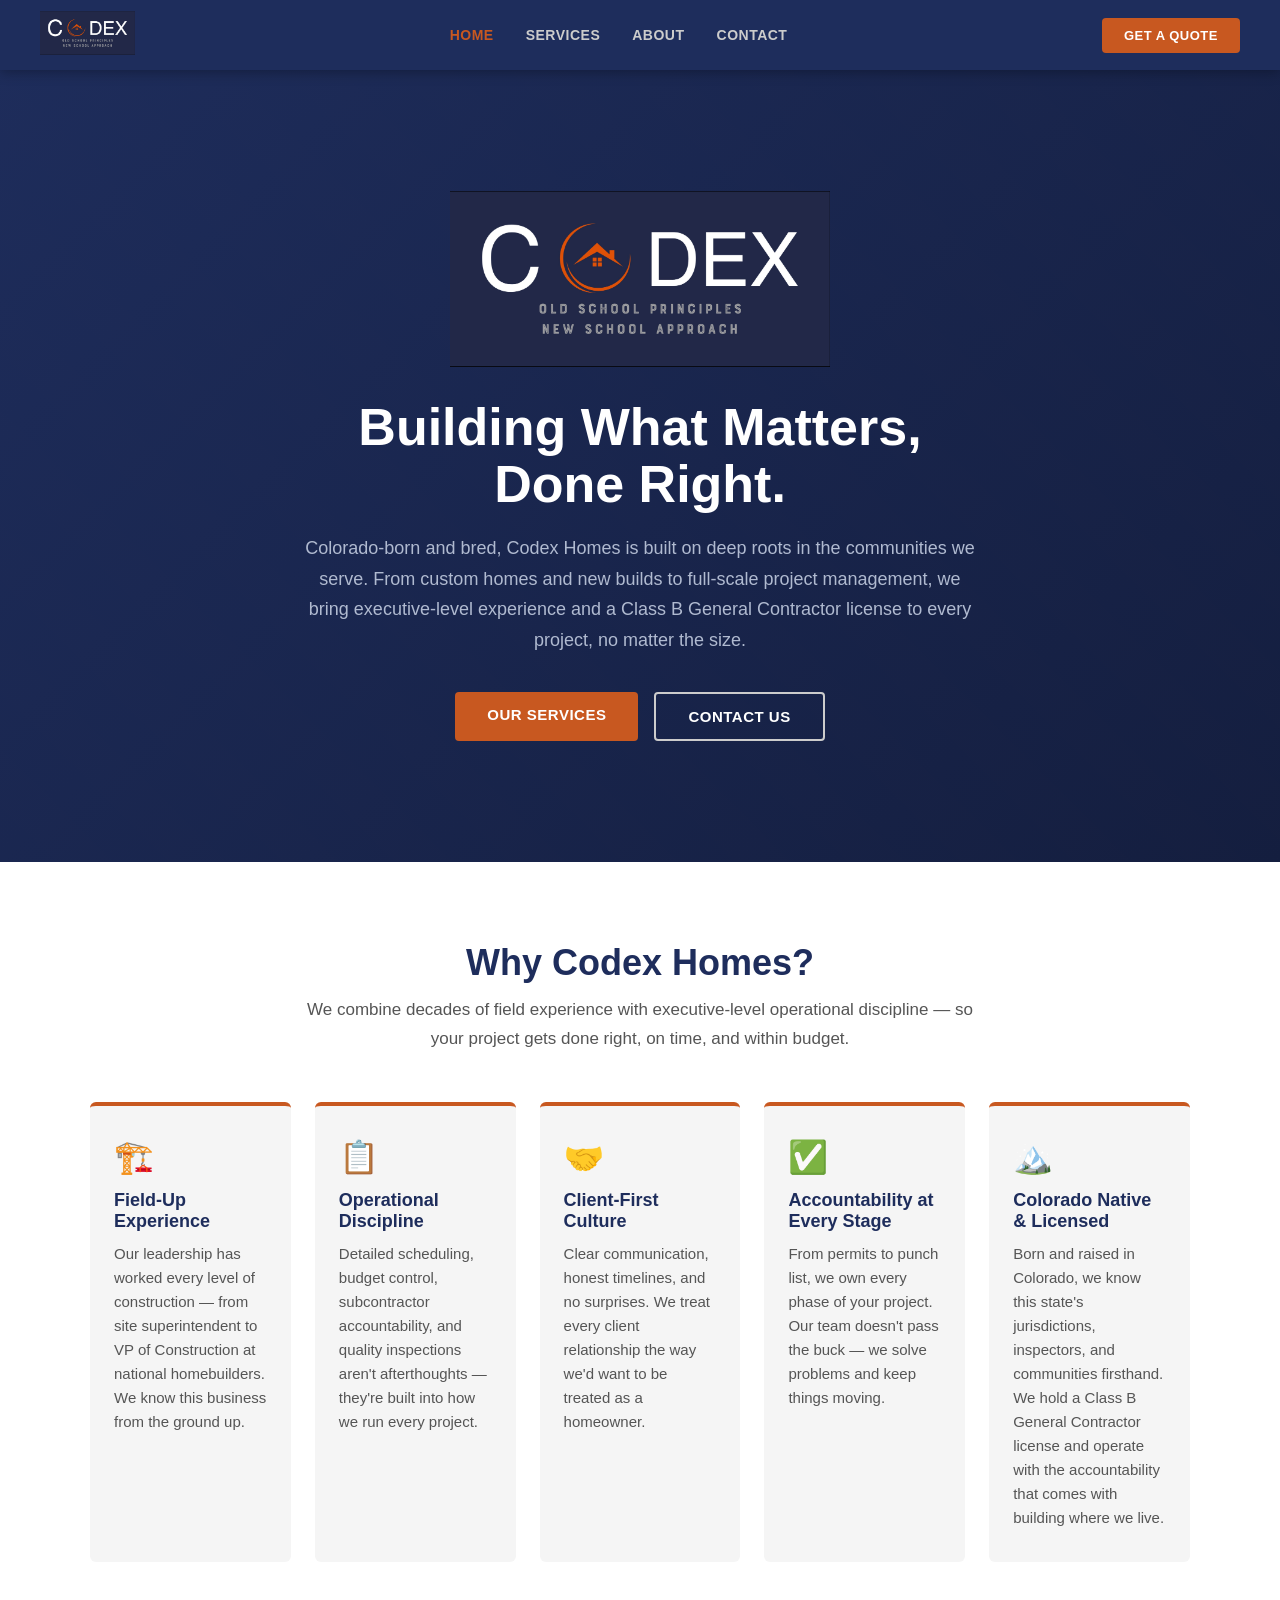
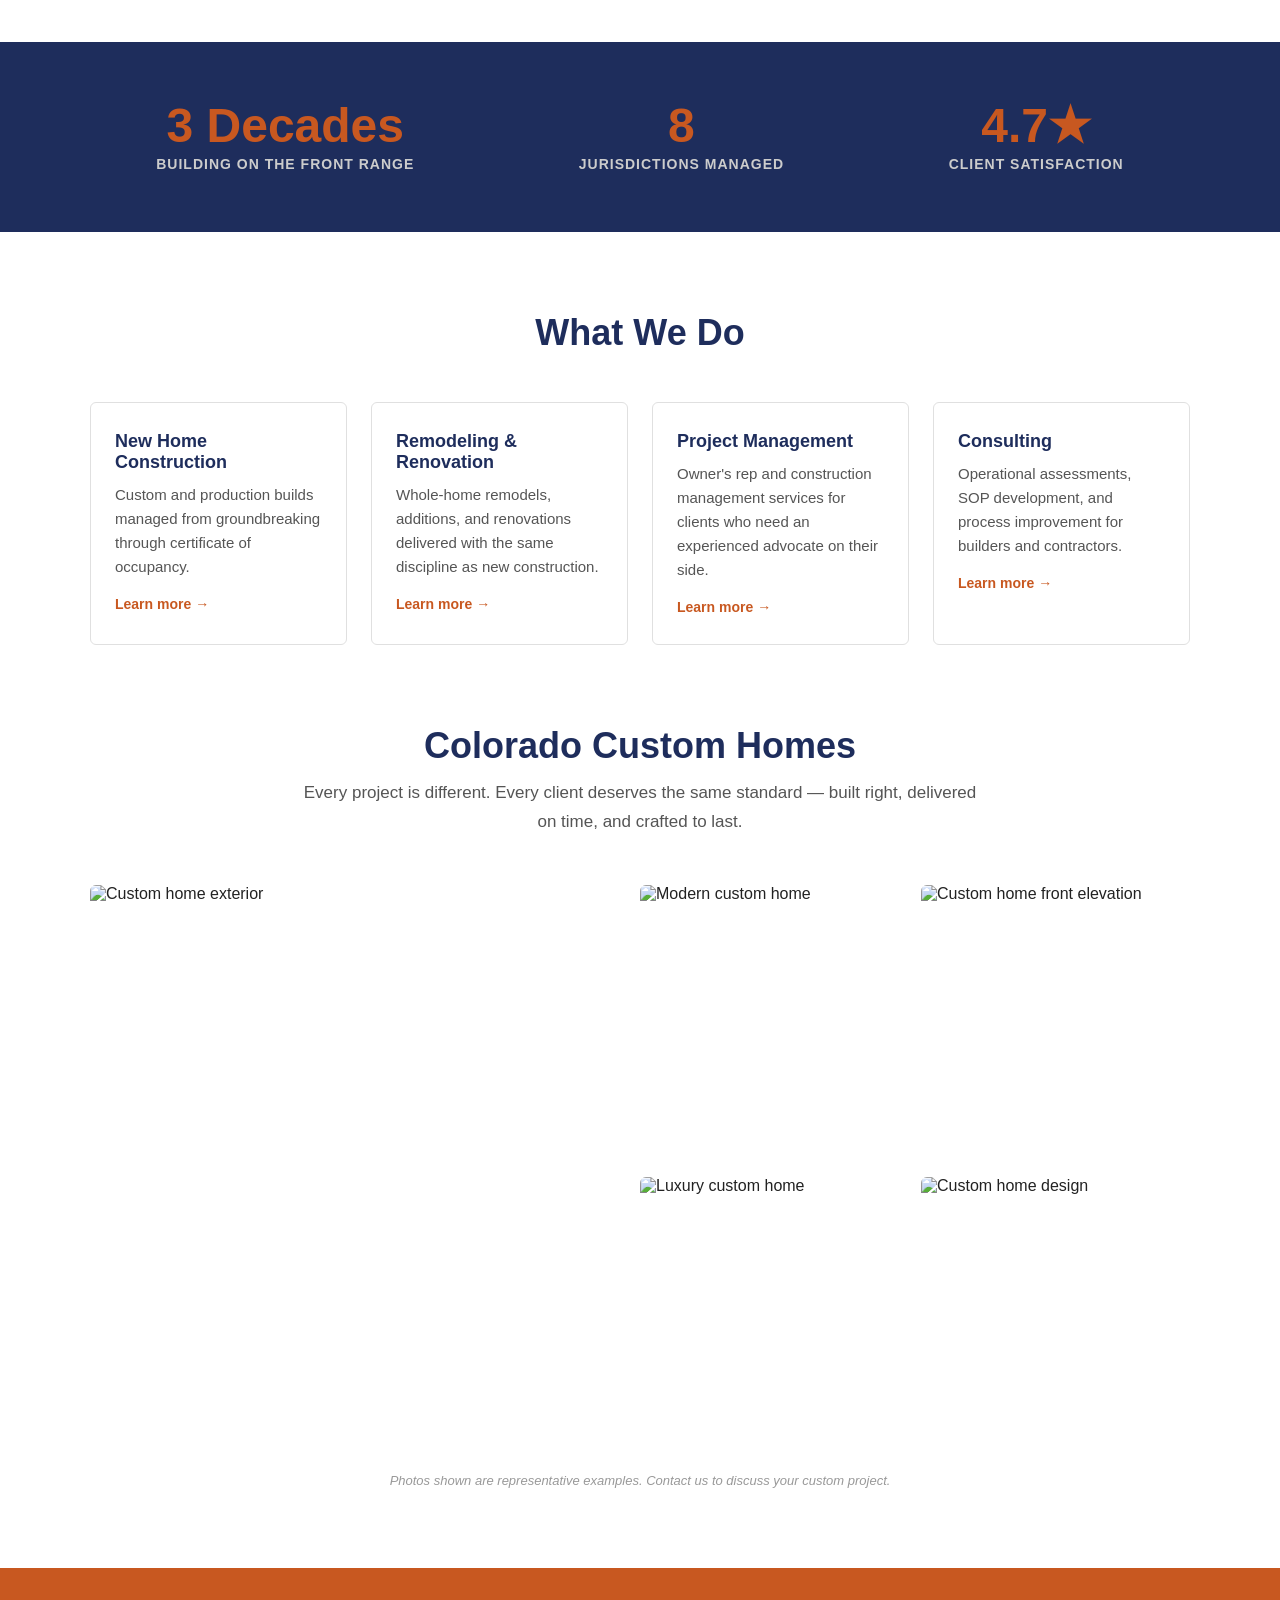
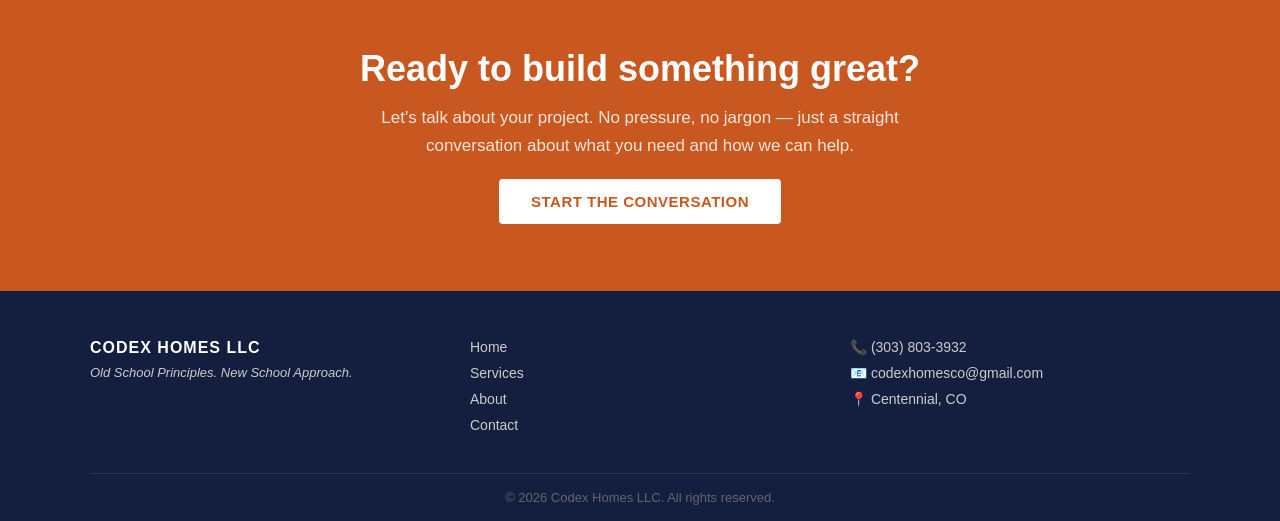
==== index.html @ 39018bbb "Add files via upload" ====
<!DOCTYPE html>
<html lang="en">
<head>
<meta charset="UTF-8"/>
<meta name="viewport" content="width=device-width, initial-scale=1.0"/>
<title>Codex Homes LLC | Old School Principles. New School Approach.</title>
<link rel="stylesheet" href="style.css"/>
</head>
<body>

<!-- NAV -->
<nav>
  <a href="index.html" class="nav-logo">
    <img src="logo.png" alt="Codex Homes LLC" style="height:44px; width:auto;"/>
  </a>
  <ul class="nav-links">
    <li><a href="index.html" class="active">Home</a></li>
    <li><a href="services.html">Services</a></li>
    <li><a href="about.html">About</a></li>
    <li><a href="contact.html">Contact</a></li>
  </ul>
  <a href="contact.html" class="nav-cta">Get a Quote</a>
</nav>

<!-- HERO -->
<section class="hero">
  <div class="hero-overlay"></div>
  <div class="hero-content">
    <div class="hero-logo">
      <img src="logo.png" alt="Codex Homes LLC" style="width:380px; max-width:90vw;"/>
    </div>
    <h1>Building What Matters,<br/>Done Right.</h1>
    <p class="hero-sub">Colorado-born and bred, Codex Homes is built on deep roots in the communities we serve. From custom homes and new builds to full-scale project management, we bring executive-level experience and a Class B General Contractor license to every project, no matter the size.</p>
    <div class="hero-btns">
      <a href="services.html" class="btn-primary">Our Services</a>
      <a href="contact.html" class="btn-outline">Contact Us</a>
    </div>
  </div>
</section>

<!-- WHY CODEX -->
<section class="section-light">
  <div class="container">
    <h2 class="section-title">Why Codex Homes?</h2>
    <p class="section-sub">We combine decades of field experience with executive-level operational discipline — so your project gets done right, on time, and within budget.</p>
    <div class="cards">
      <div class="card">
        <div class="card-icon">🏗️</div>
        <h3>Field-Up Experience</h3>
        <p>Our leadership has worked every level of construction — from site superintendent to VP of Construction at national homebuilders. We know this business from the ground up.</p>
      </div>
      <div class="card">
        <div class="card-icon">📋</div>
        <h3>Operational Discipline</h3>
        <p>Detailed scheduling, budget control, subcontractor accountability, and quality inspections aren't afterthoughts — they're built into how we run every project.</p>
      </div>
      <div class="card">
        <div class="card-icon">🤝</div>
        <h3>Client-First Culture</h3>
        <p>Clear communication, honest timelines, and no surprises. We treat every client relationship the way we'd want to be treated as a homeowner.</p>
      </div>
      <div class="card">
        <div class="card-icon">✅</div>
        <h3>Accountability at Every Stage</h3>
        <p>From permits to punch list, we own every phase of your project. Our team doesn't pass the buck — we solve problems and keep things moving.</p>
      </div>
      <div class="card">
        <div class="card-icon">🏔️</div>
        <h3>Colorado Native & Licensed</h3>
        <p>Born and raised in Colorado, we know this state's jurisdictions, inspectors, and communities firsthand. We hold a Class B General Contractor license and operate with the accountability that comes with building where we live.</p>
      </div>
    </div>
  </div>
</section>

<!-- STATS -->
<section class="section-dark">
  <div class="container">
    <div class="stats">
      <div class="stat">
        <span class="stat-num">3 Decades</span>
        <span class="stat-label">Building on the Front Range</span>
      </div>
      <div class="stat">
        <span class="stat-num">8</span>
        <span class="stat-label">Jurisdictions Managed</span>
      </div>
      <div class="stat">
        <span class="stat-num">4.7★</span>
        <span class="stat-label">Client Satisfaction</span>
      </div>
    </div>
  </div>
</section>

<!-- SERVICES PREVIEW -->
<section class="section-light">
  <div class="container">
    <h2 class="section-title">What We Do</h2>
    <div class="services-grid">
      <div class="service-card">
        <h3>New Home Construction</h3>
        <p>Custom and production builds managed from groundbreaking through certificate of occupancy.</p>
        <a href="services.html" class="link-arrow">Learn more →</a>
      </div>
      <div class="service-card">
        <h3>Remodeling & Renovation</h3>
        <p>Whole-home remodels, additions, and renovations delivered with the same discipline as new construction.</p>
        <a href="services.html" class="link-arrow">Learn more →</a>
      </div>
      <div class="service-card">
        <h3>Project Management</h3>
        <p>Owner's rep and construction management services for clients who need an experienced advocate on their side.</p>
        <a href="services.html" class="link-arrow">Learn more →</a>
      </div>
      <div class="service-card">
        <h3>Consulting</h3>
        <p>Operational assessments, SOP development, and process improvement for builders and contractors.</p>
        <a href="services.html" class="link-arrow">Learn more →</a>
      </div>
    </div>
  </div>
</section>

<!-- PHOTO GALLERY -->
<section class="section-light" style="padding-top:0; padding-bottom:80px;">
  <div class="container">
    <h2 class="section-title">Colorado Custom Homes</h2>
    <p class="section-sub">Every project is different. Every client deserves the same standard — built right, delivered on time, and crafted to last.</p>
    <div class="photo-grid">
      <div class="photo-tile photo-large">
        <img src="https://images.unsplash.com/photo-1600596542815-ffad4c1539a9?w=900&q=80" alt="Custom home exterior"/>
      </div>
      <div class="photo-tile">
        <img src="https://images.unsplash.com/photo-1583608205776-bfd35f0d9f83?w=600&q=80" alt="Modern custom home"/>
      </div>
      <div class="photo-tile">
        <img src="https://images.unsplash.com/photo-1570129477492-45c003edd2be?w=600&q=80" alt="Custom home front elevation"/>
      </div>
      <div class="photo-tile">
        <img src="https://images.unsplash.com/photo-1600585154340-be6161a56a0c?w=600&q=80" alt="Luxury custom home"/>
      </div>
      <div class="photo-tile">
        <img src="https://images.unsplash.com/photo-1512917774080-9991f1c4c750?w=600&q=80" alt="Custom home design"/>
      </div>
    </div>
    <p class="gallery-note">Photos shown are representative examples. Contact us to discuss your custom project.</p>
  </div>
</section>

<!-- CTA -->
<section class="section-cta">
  <div class="container cta-inner">
    <h2>Ready to build something great?</h2>
    <p>Let's talk about your project. No pressure, no jargon — just a straight conversation about what you need and how we can help.</p>
    <a href="contact.html" class="btn-primary">Start the Conversation</a>
  </div>
</section>

<!-- FOOTER -->
<footer>
  <div class="container footer-inner">
    <div class="footer-brand">
      <strong>CODEX HOMES LLC</strong>
      <span>Old School Principles. New School Approach.</span>
    </div>
    <div class="footer-links">
      <a href="index.html">Home</a>
      <a href="services.html">Services</a>
      <a href="about.html">About</a>
      <a href="contact.html">Contact</a>
    </div>
    <div class="footer-contact">
      <span>📞 (303) 803-3932</span>
      <span>📧 codexhomesco@gmail.com</span>
      <span>📍 Centennial, CO</span>
    </div>
  </div>
  <div class="footer-copy">© 2026 Codex Homes LLC. All rights reserved.</div>
</footer>

</body>
</html>
---- style.css ----
/* =====================
   CODEX HOMES LLC — CSS
   ===================== */

:root {
  --navy: #1E2D5C;
  --navy-dark: #141E3F;
  --orange: #C85820;
  --orange-light: #E06830;
  --white: #FFFFFF;
  --gray-light: #F5F5F5;
  --gray-mid: #CCCCCC;
  --gray-text: #555555;
  --max-width: 1100px;
}

* { margin: 0; padding: 0; box-sizing: border-box; }

body {
  font-family: 'Arial', sans-serif;
  color: #222;
  background: #fff;
}

a { text-decoration: none; color: inherit; }

/* ---- NAV ---- */
nav {
  background: var(--navy);
  display: flex;
  align-items: center;
  justify-content: space-between;
  padding: 0 40px;
  height: 70px;
  position: sticky;
  top: 0;
  z-index: 100;
  box-shadow: 0 2px 12px rgba(0,0,0,0.3);
}

.nav-logo svg { display: block; }

.nav-links {
  display: flex;
  list-style: none;
  gap: 32px;
}

.nav-links a {
  color: var(--gray-mid);
  font-size: 14px;
  font-weight: 600;
  letter-spacing: 0.5px;
  text-transform: uppercase;
  transition: color 0.2s;
}

.nav-links a:hover,
.nav-links a.active {
  color: var(--orange);
}

.nav-cta {
  background: var(--orange);
  color: var(--white);
  padding: 10px 22px;
  border-radius: 4px;
  font-size: 13px;
  font-weight: 700;
  text-transform: uppercase;
  letter-spacing: 0.5px;
  transition: background 0.2s;
}
.nav-cta:hover { background: var(--orange-light); }

/* ---- HERO ---- */
.hero {
  background: var(--navy-dark);
  background-image:
    linear-gradient(135deg, rgba(30,45,92,0.97) 0%, rgba(20,30,63,0.92) 100%),
    repeating-linear-gradient(
      45deg,
      transparent,
      transparent 40px,
      rgba(200,88,32,0.04) 40px,
      rgba(200,88,32,0.04) 80px
    );
  min-height: 88vh;
  display: flex;
  align-items: center;
  justify-content: center;
  text-align: center;
  padding: 80px 40px;
  position: relative;
}

.hero-content {
  max-width: 820px;
  z-index: 1;
}

.hero-logo {
  margin-bottom: 32px;
  display: flex;
  flex-direction: column;
  align-items: center;
  gap: 8px;
}

.hero-tagline {
  color: var(--gray-mid);
  font-size: 13px;
  letter-spacing: 3px;
  text-transform: uppercase;
  font-weight: 600;
}

.hero h1 {
  font-size: 52px;
  font-weight: 900;
  color: var(--white);
  line-height: 1.1;
  margin-bottom: 20px;
}

.hero-sub {
  font-size: 18px;
  color: #B0BAD0;
  line-height: 1.7;
  margin-bottom: 36px;
  max-width: 680px;
  margin-left: auto;
  margin-right: auto;
}

.hero-btns {
  display: flex;
  gap: 16px;
  justify-content: center;
  flex-wrap: wrap;
}

.btn-primary {
  background: var(--orange);
  color: var(--white);
  padding: 14px 32px;
  border-radius: 4px;
  font-weight: 700;
  font-size: 15px;
  text-transform: uppercase;
  letter-spacing: 0.5px;
  transition: background 0.2s, transform 0.1s;
}
.btn-primary:hover { background: var(--orange-light); transform: translateY(-1px); }

.btn-outline {
  border: 2px solid var(--gray-mid);
  color: var(--white);
  padding: 14px 32px;
  border-radius: 4px;
  font-weight: 700;
  font-size: 15px;
  text-transform: uppercase;
  letter-spacing: 0.5px;
  transition: border-color 0.2s, color 0.2s;
}
.btn-outline:hover { border-color: var(--orange); color: var(--orange); }

/* ---- SECTIONS ---- */
.section-light { padding: 80px 40px; background: var(--white); }
.section-dark  { padding: 60px 40px; background: var(--navy); }
.section-cta   { padding: 80px 40px; background: var(--orange); }

.container { max-width: var(--max-width); margin: 0 auto; }

.section-title {
  font-size: 36px;
  font-weight: 900;
  color: var(--navy);
  text-align: center;
  margin-bottom: 12px;
}

.section-dark .section-title { color: var(--white); }

.section-sub {
  text-align: center;
  color: var(--gray-text);
  font-size: 17px;
  line-height: 1.7;
  max-width: 680px;
  margin: 0 auto 48px;
}

/* ---- CARDS ---- */
.cards {
  display: grid;
  grid-template-columns: repeat(auto-fit, minmax(190px, 1fr));
  gap: 24px;
}

.card {
  background: var(--gray-light);
  border-top: 4px solid var(--orange);
  padding: 32px 24px;
  border-radius: 6px;
  transition: box-shadow 0.2s;
}
.card:hover { box-shadow: 0 8px 24px rgba(0,0,0,0.10); }

.card-icon { font-size: 32px; margin-bottom: 14px; }

.card h3 {
  font-size: 18px;
  font-weight: 800;
  color: var(--navy);
  margin-bottom: 10px;
}

.card p {
  font-size: 15px;
  color: var(--gray-text);
  line-height: 1.6;
}

/* ---- STATS ---- */
.stats {
  display: flex;
  justify-content: space-around;
  flex-wrap: wrap;
  gap: 32px;
}

.stat {
  text-align: center;
  display: flex;
  flex-direction: column;
  gap: 6px;
}

.stat-num {
  font-size: 48px;
  font-weight: 900;
  color: var(--orange);
  line-height: 1;
}

.stat-label {
  font-size: 14px;
  color: var(--gray-mid);
  text-transform: uppercase;
  letter-spacing: 1px;
  font-weight: 600;
}

/* ---- SERVICES GRID ---- */
.services-grid {
  display: grid;
  grid-template-columns: repeat(auto-fit, minmax(240px, 1fr));
  gap: 24px;
  margin-top: 48px;
}

.service-card {
  border: 1px solid #E0E0E0;
  border-radius: 6px;
  padding: 28px 24px;
  transition: box-shadow 0.2s, border-color 0.2s;
}
.service-card:hover {
  box-shadow: 0 6px 20px rgba(0,0,0,0.08);
  border-color: var(--orange);
}

.service-card h3 {
  font-size: 18px;
  font-weight: 800;
  color: var(--navy);
  margin-bottom: 10px;
}

.service-card p {
  font-size: 15px;
  color: var(--gray-text);
  line-height: 1.6;
  margin-bottom: 16px;
}

.link-arrow {
  color: var(--orange);
  font-weight: 700;
  font-size: 14px;
  transition: letter-spacing 0.2s;
}

/* ---- PHOTO GALLERY ---- */
.photo-grid {
  display: grid;
  grid-template-columns: 2fr 1fr 1fr;
  grid-template-rows: 280px 280px;
  gap: 12px;
  margin-top: 48px;
  margin-bottom: 16px;
}

.photo-tile {
  overflow: hidden;
  border-radius: 6px;
}

.photo-tile img {
  width: 100%;
  height: 100%;
  object-fit: cover;
  display: block;
  transition: transform 0.4s ease;
}

.photo-tile:hover img {
  transform: scale(1.04);
}

.photo-large {
  grid-row: 1 / 3;
}

.gallery-note {
  text-align: center;
  font-size: 13px;
  color: #999;
  font-style: italic;
  margin-top: 12px;
}
.link-arrow:hover { letter-spacing: 0.5px; }

/* ---- CTA SECTION ---- */
.cta-inner {
  text-align: center;
}

.section-cta h2 {
  font-size: 36px;
  font-weight: 900;
  color: var(--white);
  margin-bottom: 14px;
}

.section-cta p {
  font-size: 17px;
  color: rgba(255,255,255,0.85);
  max-width: 600px;
  margin: 0 auto 32px;
  line-height: 1.7;
}

.section-cta .btn-primary {
  background: var(--white);
  color: var(--orange);
}
.section-cta .btn-primary:hover {
  background: #F0F0F0;
}

/* ---- PAGE HERO (inner pages) ---- */
.page-hero {
  background: var(--navy);
  padding: 60px 40px;
  text-align: center;
}

.page-hero h1 {
  font-size: 42px;
  font-weight: 900;
  color: var(--white);
  margin-bottom: 10px;
}

.page-hero p {
  color: #B0BAD0;
  font-size: 17px;
  max-width: 600px;
  margin: 0 auto;
  line-height: 1.6;
}

.orange-bar {
  height: 4px;
  background: var(--orange);
  width: 60px;
  margin: 16px auto 0;
}

/* ---- SERVICES PAGE ---- */
.services-full {
  padding: 80px 40px;
  background: var(--white);
}

.service-block {
  display: grid;
  grid-template-columns: 1fr 2fr;
  gap: 40px;
  align-items: start;
  padding: 48px 0;
  border-bottom: 1px solid #E8E8E8;
}

.service-block:last-child { border-bottom: none; }

.service-block-num {
  font-size: 72px;
  font-weight: 900;
  color: var(--orange);
  opacity: 0.25;
  line-height: 1;
}

.service-block h3 {
  font-size: 24px;
  font-weight: 800;
  color: var(--navy);
  margin-bottom: 12px;
}

.service-block p {
  font-size: 16px;
  color: var(--gray-text);
  line-height: 1.7;
  margin-bottom: 16px;
}

.service-list {
  list-style: none;
  padding: 0;
  display: flex;
  flex-direction: column;
  gap: 8px;
}

.service-list li::before {
  content: "→ ";
  color: var(--orange);
  font-weight: 700;
}

.service-list li {
  font-size: 15px;
  color: var(--gray-text);
}

/* ---- ABOUT PAGE ---- */
.about-section {
  padding: 80px 40px;
}

.about-grid {
  display: grid;
  grid-template-columns: 1fr 1fr;
  gap: 60px;
  align-items: center;
  max-width: var(--max-width);
  margin: 0 auto;
}

.about-text h2 {
  font-size: 32px;
  font-weight: 900;
  color: var(--navy);
  margin-bottom: 16px;
}

.about-text p {
  font-size: 16px;
  color: var(--gray-text);
  line-height: 1.8;
  margin-bottom: 16px;
}

.about-visual {
  background: var(--navy);
  border-radius: 8px;
  padding: 48px 36px;
  color: var(--white);
}

.about-visual h3 {
  font-size: 22px;
  font-weight: 800;
  margin-bottom: 24px;
  color: var(--orange);
  text-transform: uppercase;
  letter-spacing: 1px;
}

.cred-list {
  list-style: none;
  display: flex;
  flex-direction: column;
  gap: 14px;
}

.cred-list li {
  display: flex;
  align-items: flex-start;
  gap: 12px;
  font-size: 15px;
  line-height: 1.5;
  color: #C0CAD8;
}

.cred-list li::before {
  content: "✓";
  color: var(--orange);
  font-weight: 900;
  font-size: 16px;
  flex-shrink: 0;
  margin-top: 1px;
}

.values-section {
  padding: 80px 40px;
  background: var(--gray-light);
}

.values-grid {
  display: grid;
  grid-template-columns: repeat(auto-fit, minmax(200px, 1fr));
  gap: 24px;
  margin-top: 48px;
}

.value-item {
  text-align: center;
  padding: 32px 20px;
}

.value-item .value-icon {
  font-size: 40px;
  margin-bottom: 14px;
  display: block;
}

.value-item h3 {
  font-size: 17px;
  font-weight: 800;
  color: var(--navy);
  margin-bottom: 8px;
}

.value-item p {
  font-size: 14px;
  color: var(--gray-text);
  line-height: 1.6;
}

/* ---- CONTACT PAGE ---- */
.contact-section {
  padding: 80px 40px;
  background: var(--white);
}

.contact-grid {
  display: grid;
  grid-template-columns: 1fr 1.5fr;
  gap: 60px;
  max-width: var(--max-width);
  margin: 0 auto;
  align-items: start;
}

.contact-info h2 {
  font-size: 28px;
  font-weight: 900;
  color: var(--navy);
  margin-bottom: 20px;
}

.contact-info p {
  font-size: 16px;
  color: var(--gray-text);
  line-height: 1.7;
  margin-bottom: 32px;
}

.contact-detail {
  display: flex;
  flex-direction: column;
  gap: 18px;
}

.contact-item {
  display: flex;
  align-items: center;
  gap: 14px;
  font-size: 15px;
  color: var(--gray-text);
}

.contact-item .icon {
  width: 40px;
  height: 40px;
  background: var(--navy);
  border-radius: 50%;
  display: flex;
  align-items: center;
  justify-content: center;
  font-size: 18px;
  flex-shrink: 0;
}

.contact-item strong {
  display: block;
  color: var(--navy);
  font-size: 13px;
  text-transform: uppercase;
  letter-spacing: 0.5px;
  margin-bottom: 2px;
}

/* FORM */
.contact-form {
  background: var(--gray-light);
  border-radius: 8px;
  padding: 40px 36px;
}

.contact-form h2 {
  font-size: 22px;
  font-weight: 800;
  color: var(--navy);
  margin-bottom: 24px;
}

.form-group {
  margin-bottom: 20px;
}

.form-row {
  display: grid;
  grid-template-columns: 1fr 1fr;
  gap: 16px;
  margin-bottom: 20px;
}

label {
  display: block;
  font-size: 13px;
  font-weight: 700;
  color: var(--navy);
  text-transform: uppercase;
  letter-spacing: 0.5px;
  margin-bottom: 6px;
}

input, textarea, select {
  width: 100%;
  padding: 12px 14px;
  border: 1px solid #D0D0D0;
  border-radius: 4px;
  font-size: 15px;
  font-family: Arial, sans-serif;
  color: #333;
  background: var(--white);
  transition: border-color 0.2s;
  outline: none;
}

input:focus, textarea:focus, select:focus {
  border-color: var(--orange);
}

textarea { resize: vertical; min-height: 120px; }

.form-submit {
  background: var(--orange);
  color: var(--white);
  border: none;
  padding: 14px 32px;
  border-radius: 4px;
  font-size: 15px;
  font-weight: 700;
  text-transform: uppercase;
  letter-spacing: 0.5px;
  cursor: pointer;
  width: 100%;
  transition: background 0.2s;
}
.form-submit:hover { background: var(--orange-light); }

/* ---- FOOTER ---- */
footer {
  background: var(--navy-dark);
  padding: 48px 40px 0;
}

.footer-inner {
  display: grid;
  grid-template-columns: 1fr 1fr 1fr;
  gap: 40px;
  padding-bottom: 40px;
  border-bottom: 1px solid rgba(255,255,255,0.1);
}

.footer-brand {
  display: flex;
  flex-direction: column;
  gap: 8px;
}

.footer-brand strong {
  font-size: 16px;
  font-weight: 900;
  color: var(--white);
  letter-spacing: 1px;
}

.footer-brand span {
  font-size: 13px;
  color: var(--gray-mid);
  font-style: italic;
}

.footer-links {
  display: flex;
  flex-direction: column;
  gap: 10px;
}

.footer-links a {
  color: var(--gray-mid);
  font-size: 14px;
  transition: color 0.2s;
}
.footer-links a:hover { color: var(--orange); }

.footer-contact {
  display: flex;
  flex-direction: column;
  gap: 10px;
}

.footer-contact span {
  font-size: 14px;
  color: var(--gray-mid);
}

.footer-copy {
  text-align: center;
  font-size: 13px;
  color: #666;
  padding: 16px 0;
}

/* ---- RESPONSIVE ---- */
@media (max-width: 768px) {
  nav { padding: 0 20px; }
  .nav-links { display: none; }
  .hero h1 { font-size: 34px; }
  .about-grid, .contact-grid, .service-block { grid-template-columns: 1fr; }
  .footer-inner { grid-template-columns: 1fr; }
  .form-row { grid-template-columns: 1fr; }
  .section-light, .section-dark, .section-cta,
  .services-full, .about-section, .contact-section { padding: 60px 20px; }
}
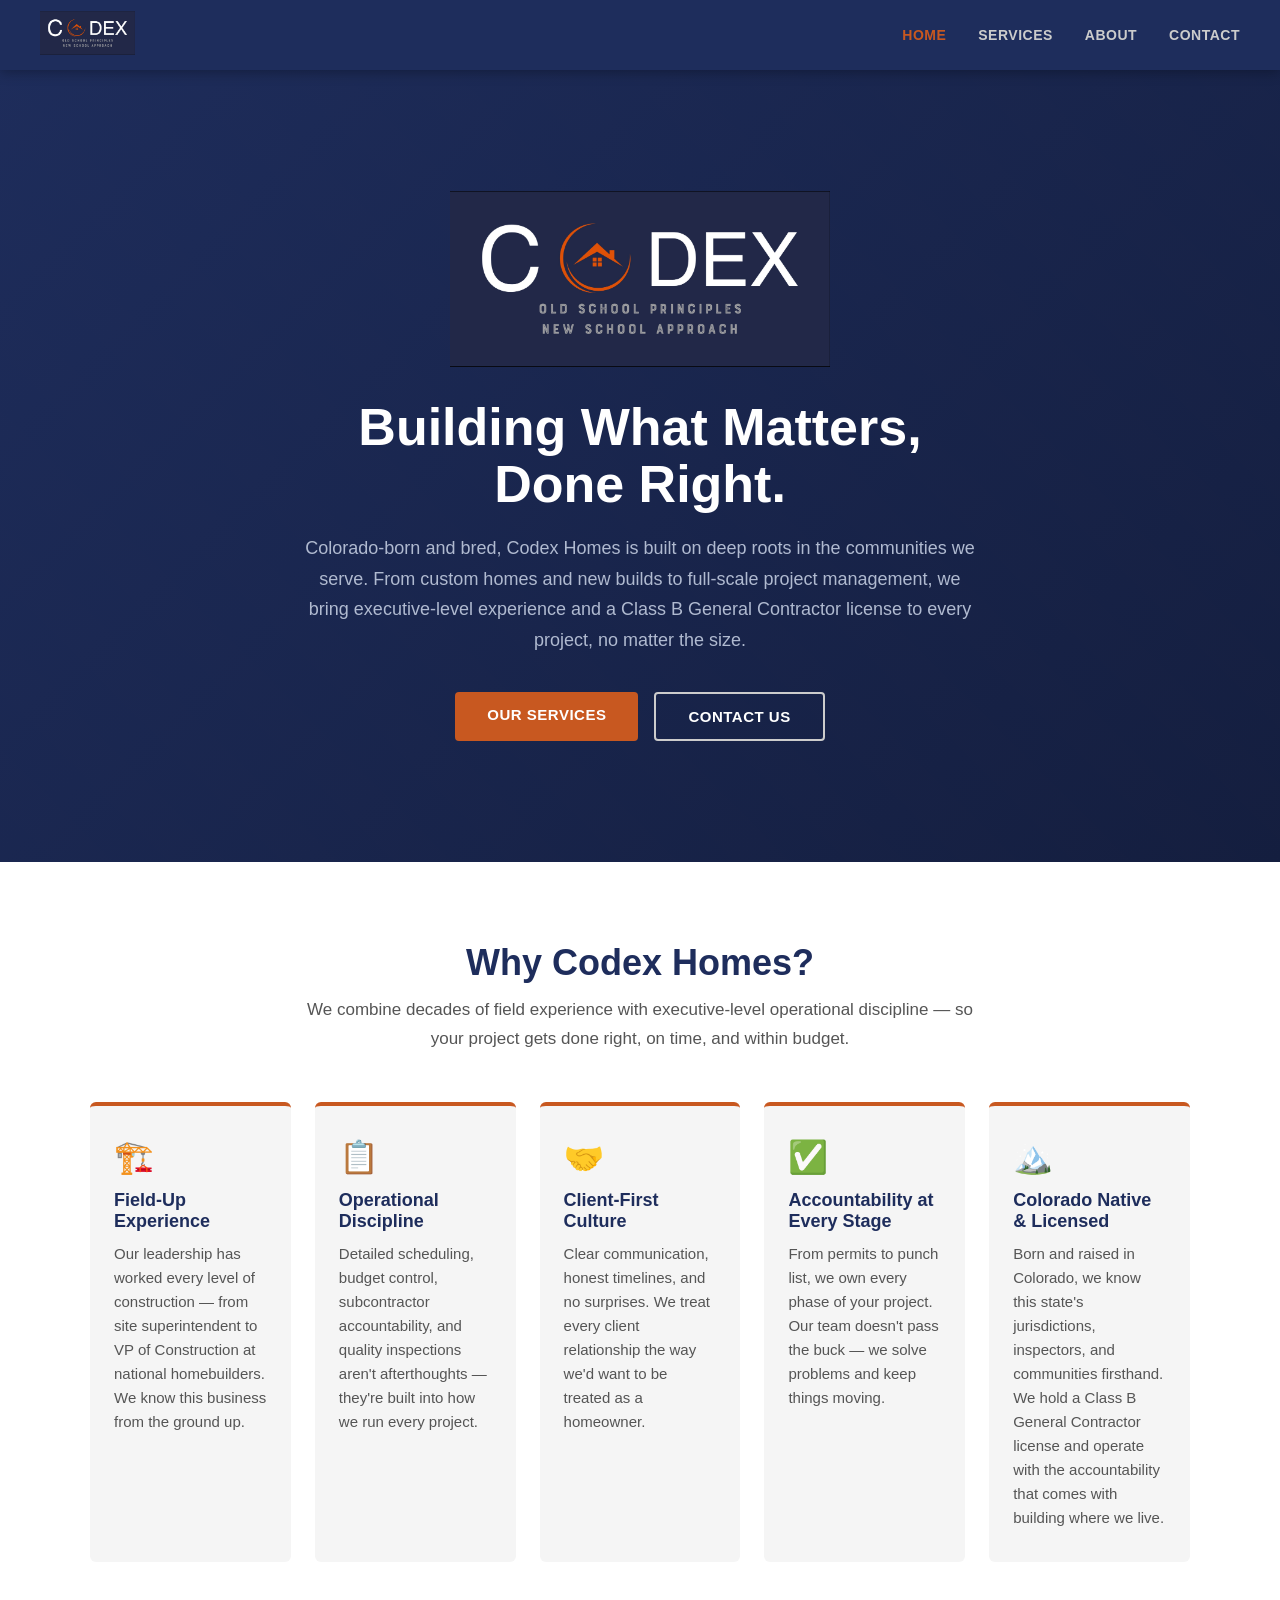
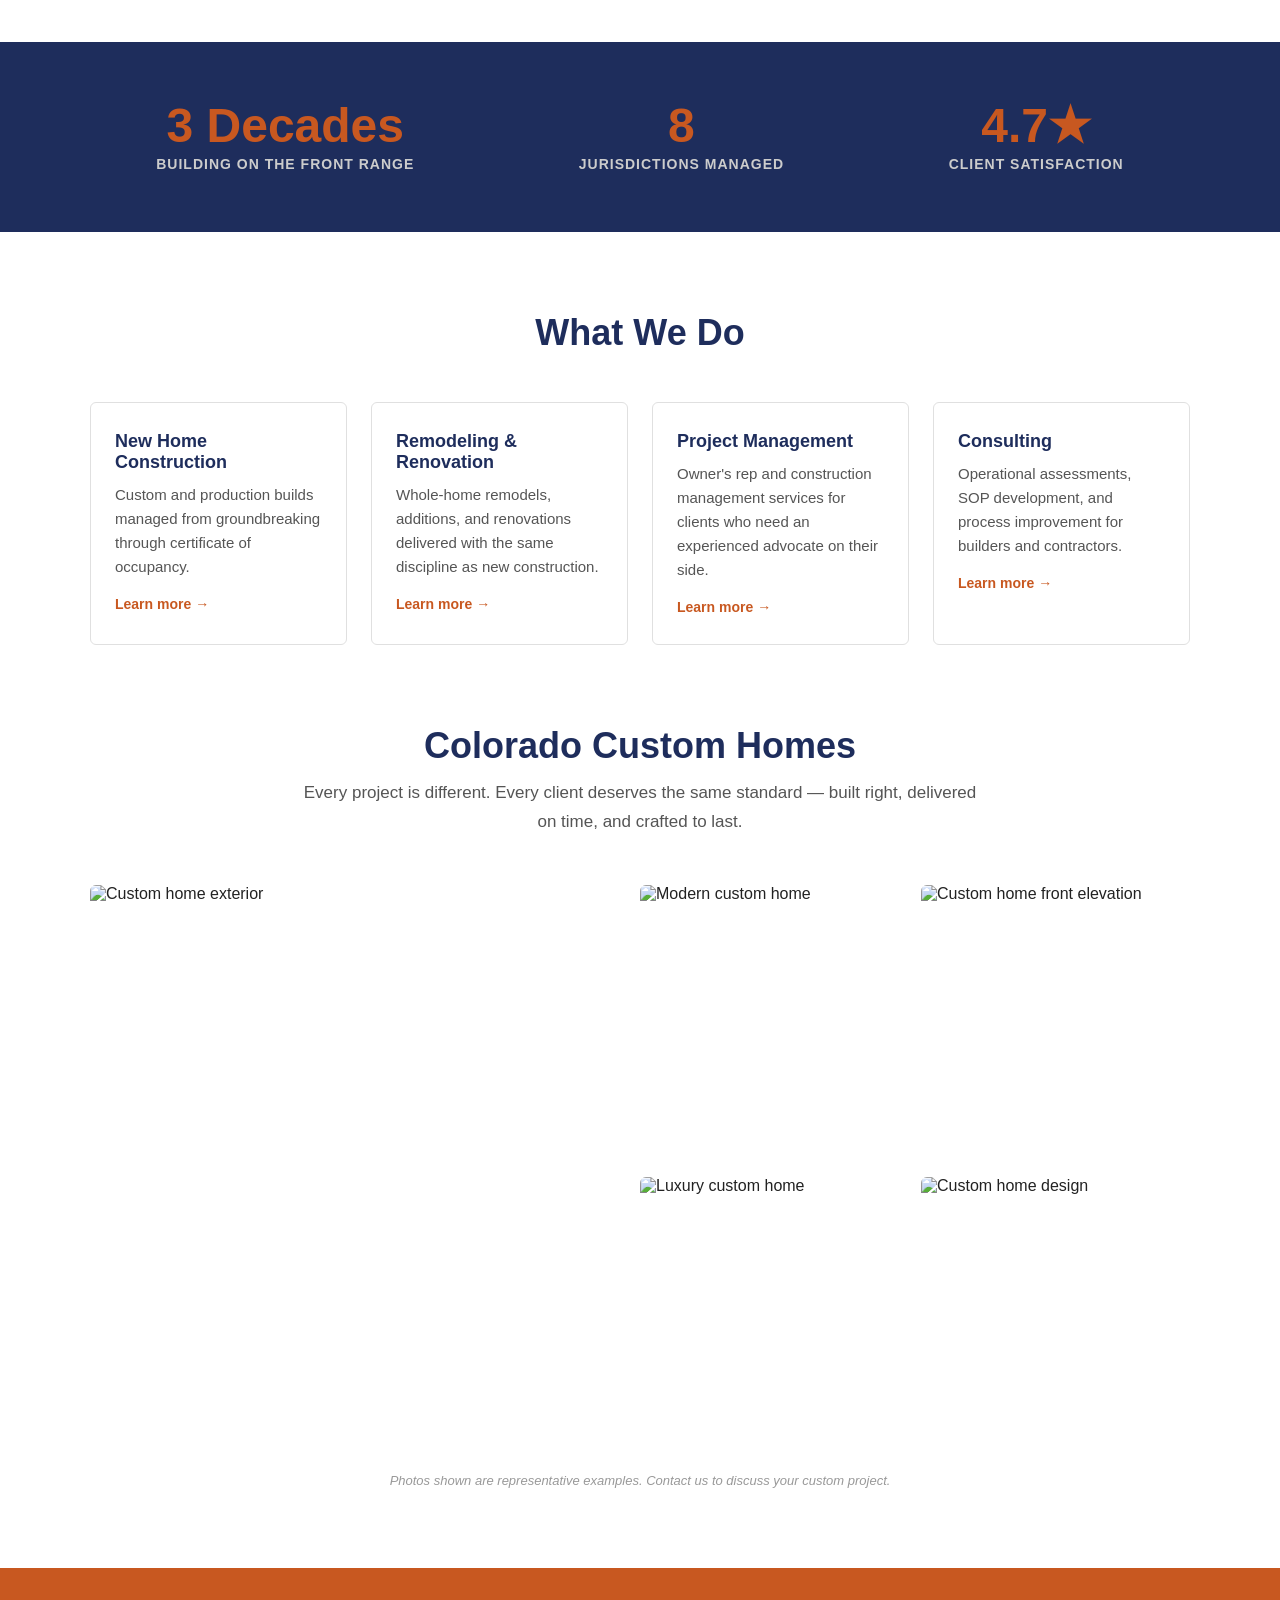
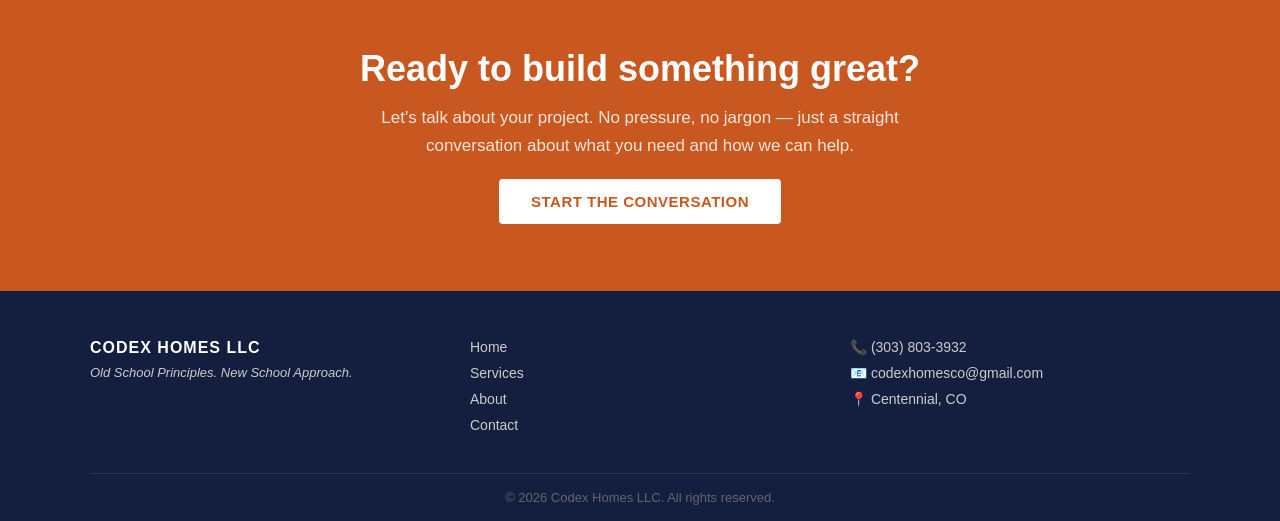
==== commit 5e60efcc: "Add files via upload" ====
--- a/index.html
+++ b/index.html
@@ -19,7 +19,6 @@
     <li><a href="about.html">About</a></li>
     <li><a href="contact.html">Contact</a></li>
   </ul>
-  <a href="contact.html" class="nav-cta">Get a Quote</a>
 </nav>
 
 <!-- HERO -->
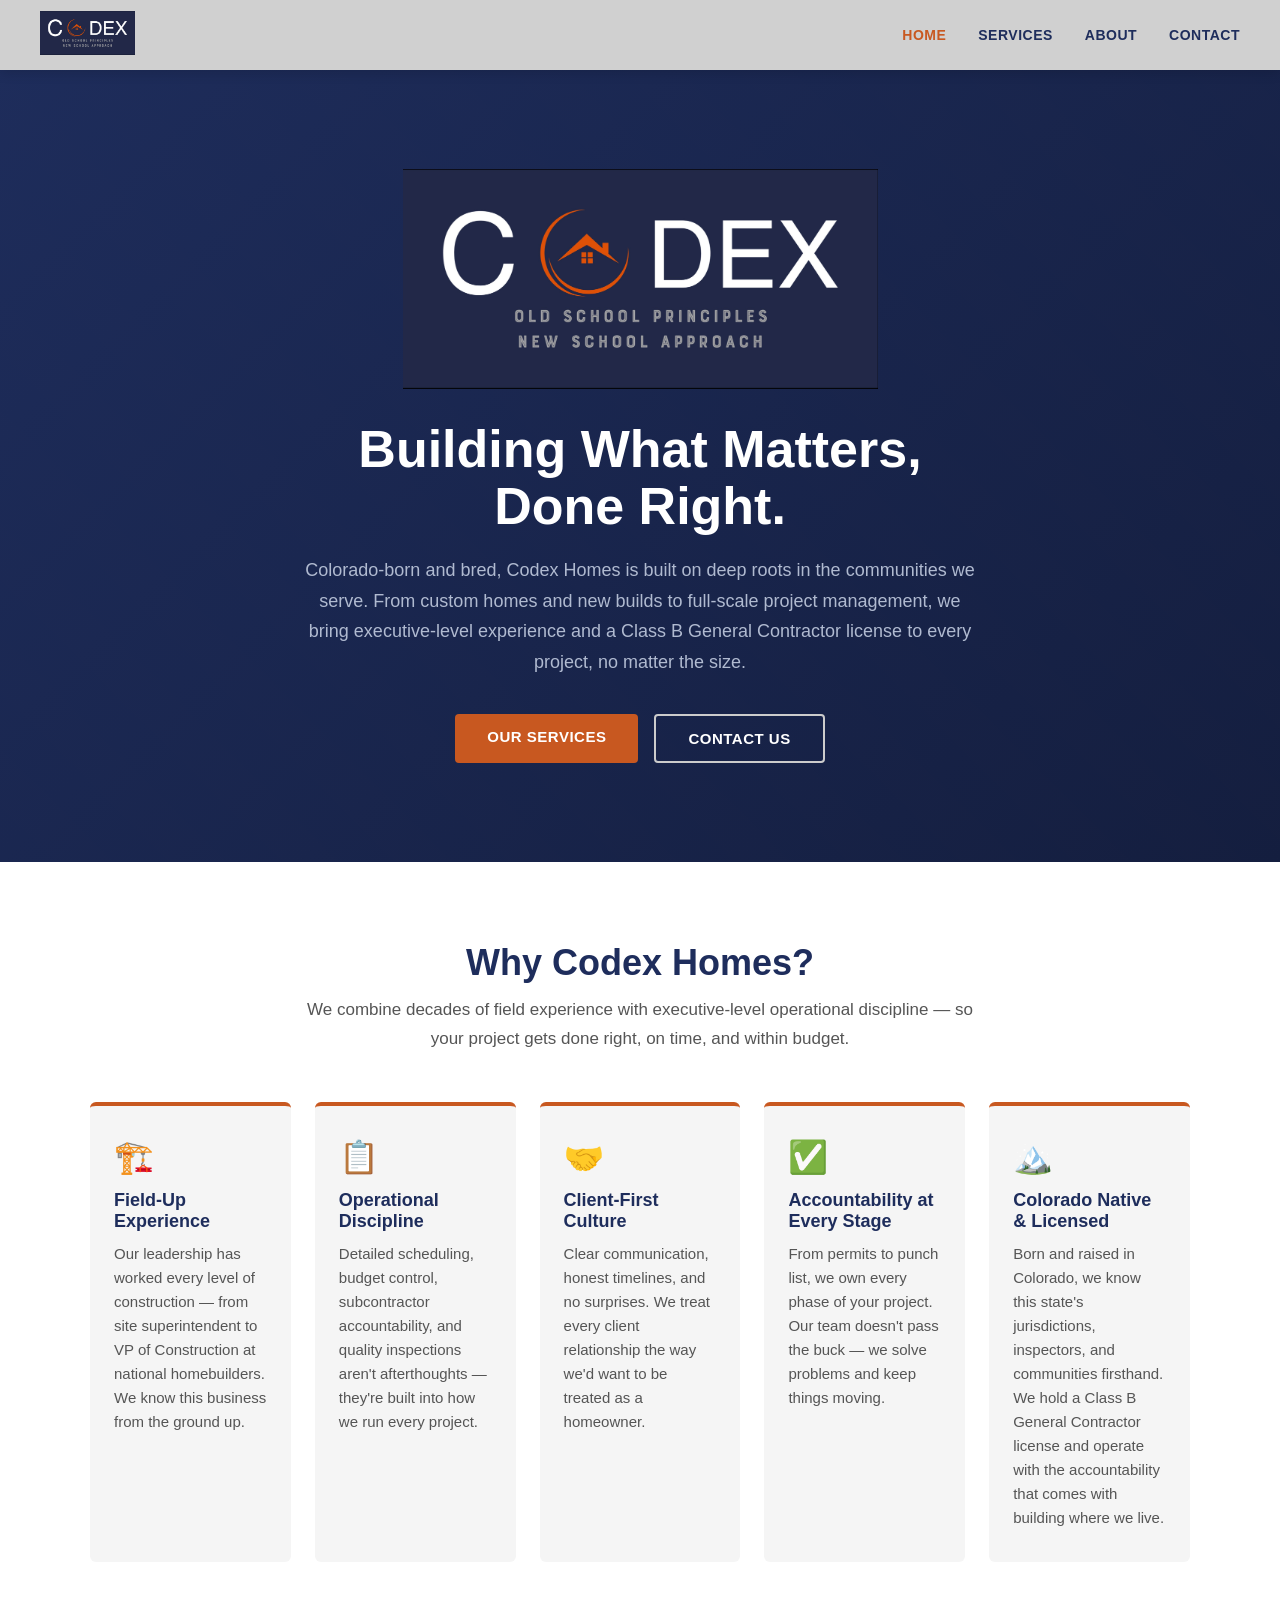
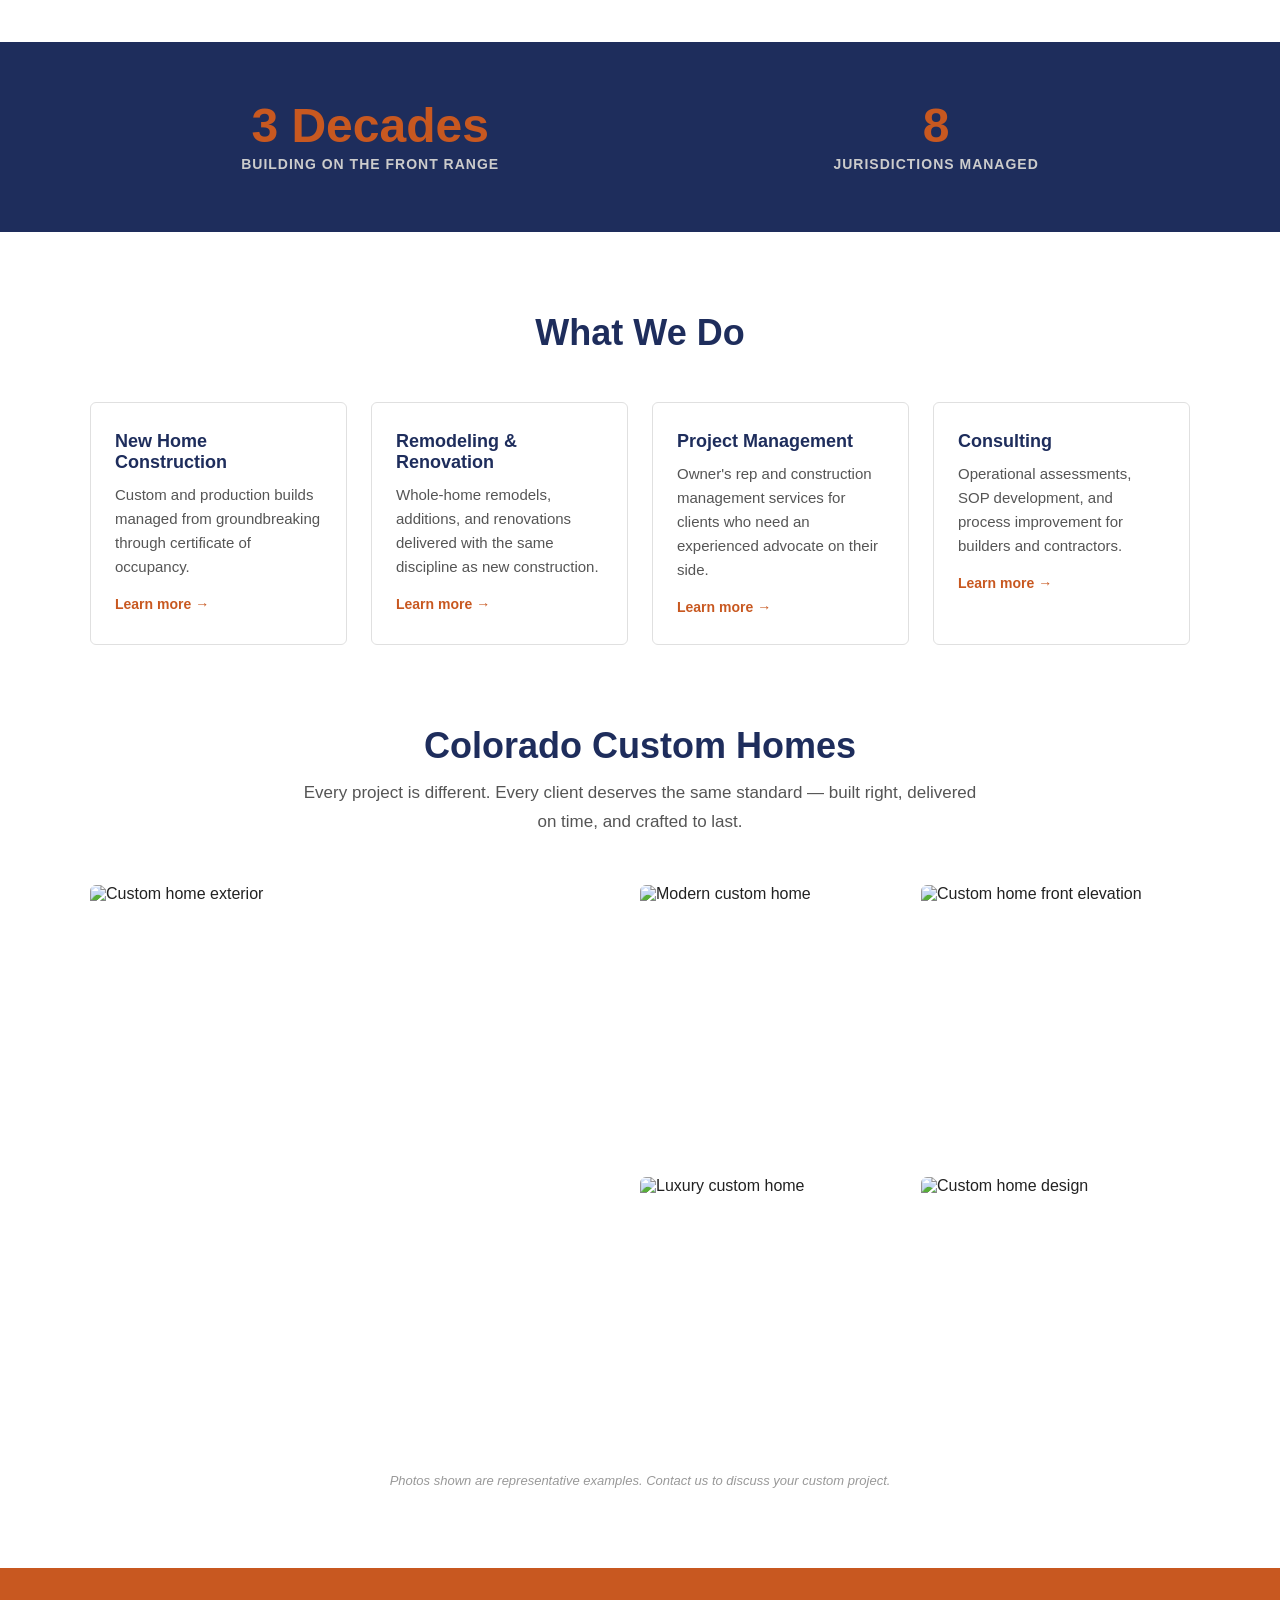
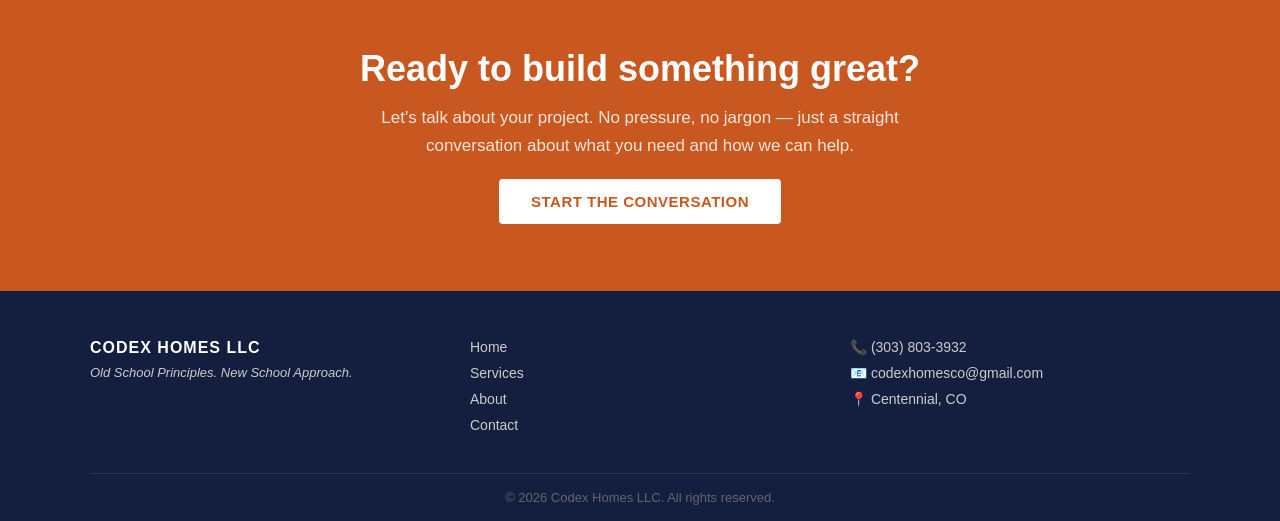
==== commit d03fae08: "Update index.html" ====
--- a/index.html
+++ b/index.html
@@ -26,7 +26,7 @@
   <div class="hero-overlay"></div>
   <div class="hero-content">
     <div class="hero-logo">
-      <img src="logo.png" alt="Codex Homes LLC" style="width:380px; max-width:90vw;"/>
+      <img src="logo.png" alt="Codex Homes LLC" style="width:475px; max-width:90vw;"/>
     </div>
     <h1>Building What Matters,<br/>Done Right.</h1>
     <p class="hero-sub">Colorado-born and bred, Codex Homes is built on deep roots in the communities we serve. From custom homes and new builds to full-scale project management, we bring executive-level experience and a Class B General Contractor license to every project, no matter the size.</p>
@@ -84,10 +84,7 @@
         <span class="stat-num">8</span>
         <span class="stat-label">Jurisdictions Managed</span>
       </div>
-      <div class="stat">
-        <span class="stat-num">4.7★</span>
-        <span class="stat-label">Client Satisfaction</span>
-      </div>
+
     </div>
   </div>
 </section>
--- a/style.css
+++ b/style.css
@@ -26,7 +26,7 @@
 
 /* ---- NAV ---- */
 nav {
-  background: var(--navy);
+  background: #D0D0D0;
   display: flex;
   align-items: center;
   justify-content: space-between;
@@ -35,7 +35,7 @@
   position: sticky;
   top: 0;
   z-index: 100;
-  box-shadow: 0 2px 12px rgba(0,0,0,0.3);
+  box-shadow: 0 2px 12px rgba(0,0,0,0.15);
 }
 
 .nav-logo svg { display: block; }
@@ -47,7 +47,7 @@
 }
 
 .nav-links a {
-  color: var(--gray-mid);
+  color: var(--navy);
   font-size: 14px;
   font-weight: 600;
   letter-spacing: 0.5px;
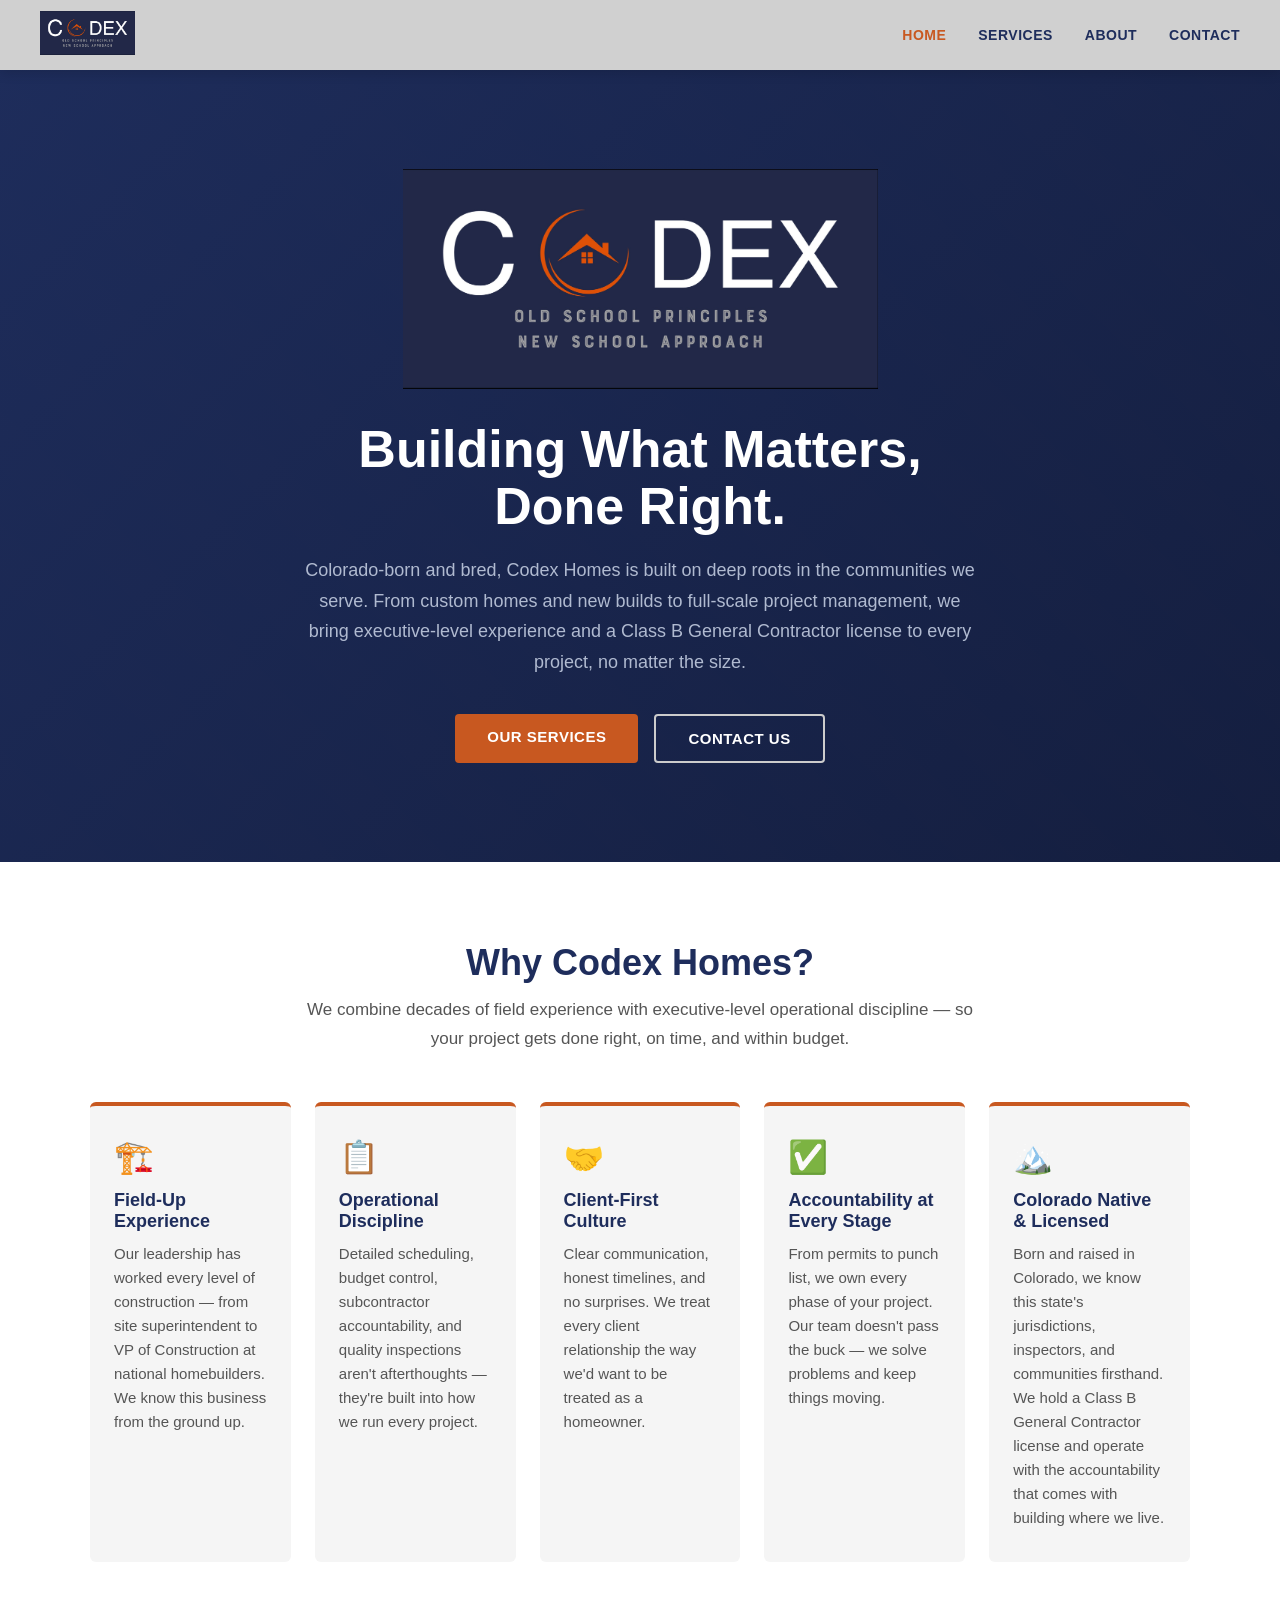
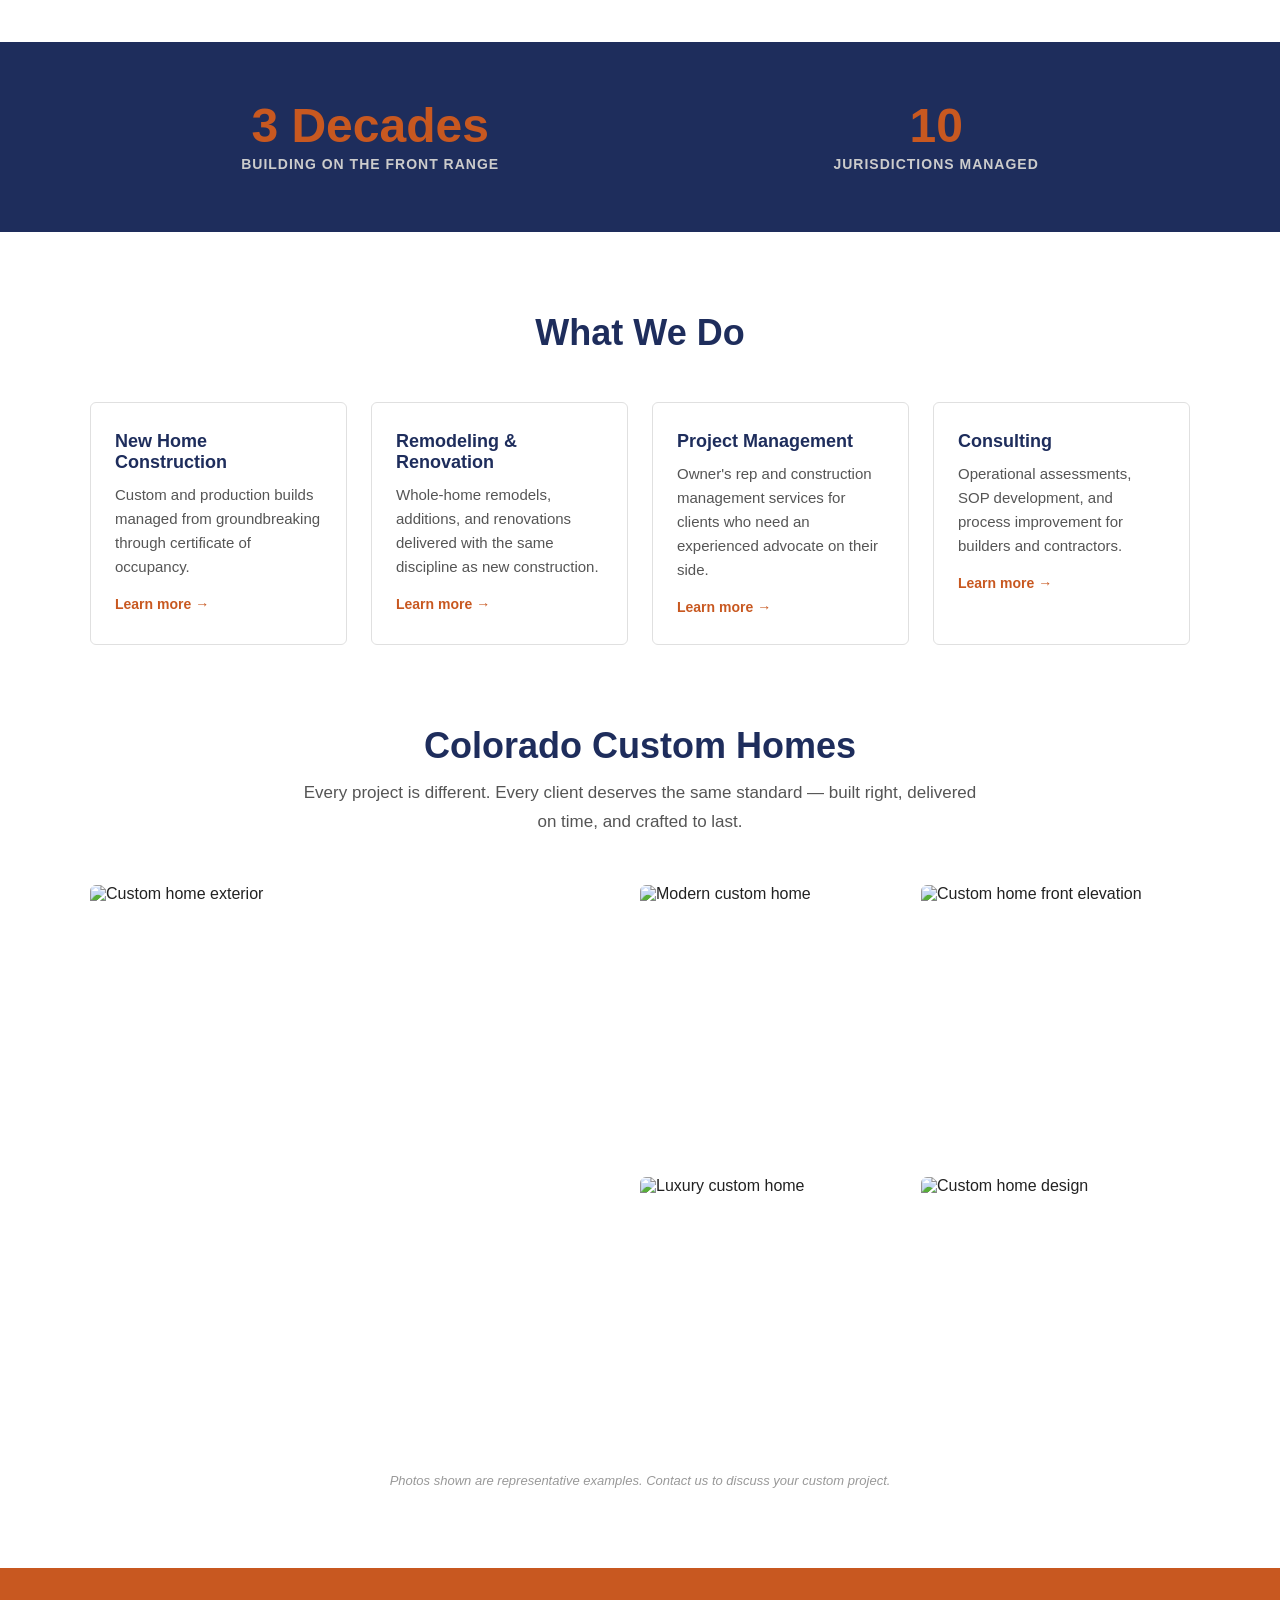
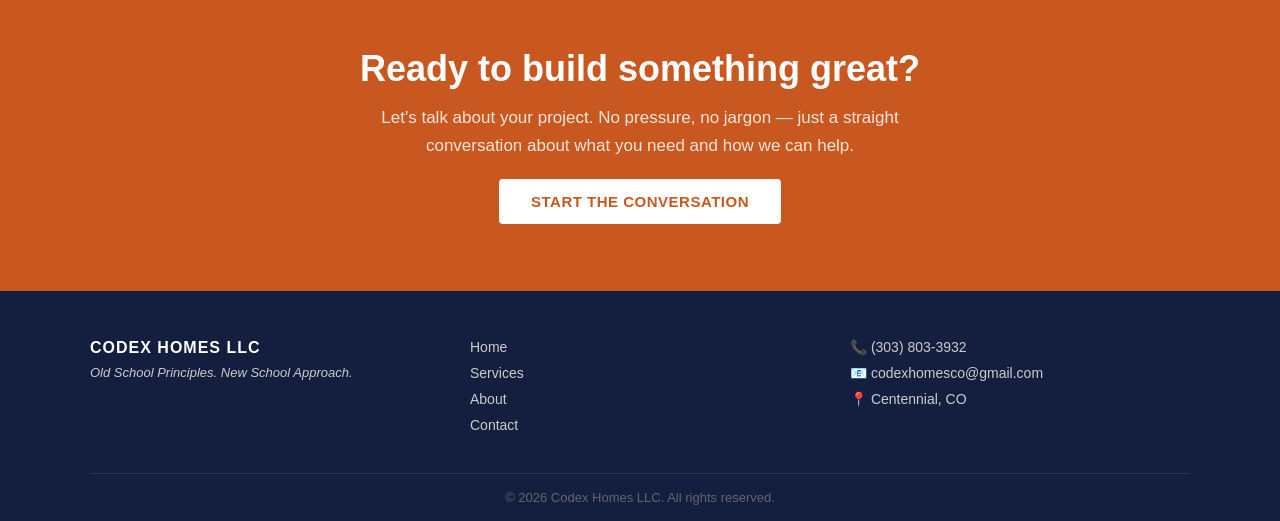
==== commit 0175a9a7: "Update index.html" ====
--- a/index.html
+++ b/index.html
@@ -81,7 +81,7 @@
         <span class="stat-label">Building on the Front Range</span>
       </div>
       <div class="stat">
-        <span class="stat-num">8</span>
+        <span class="stat-num">10</span>
         <span class="stat-label">Jurisdictions Managed</span>
       </div>
 
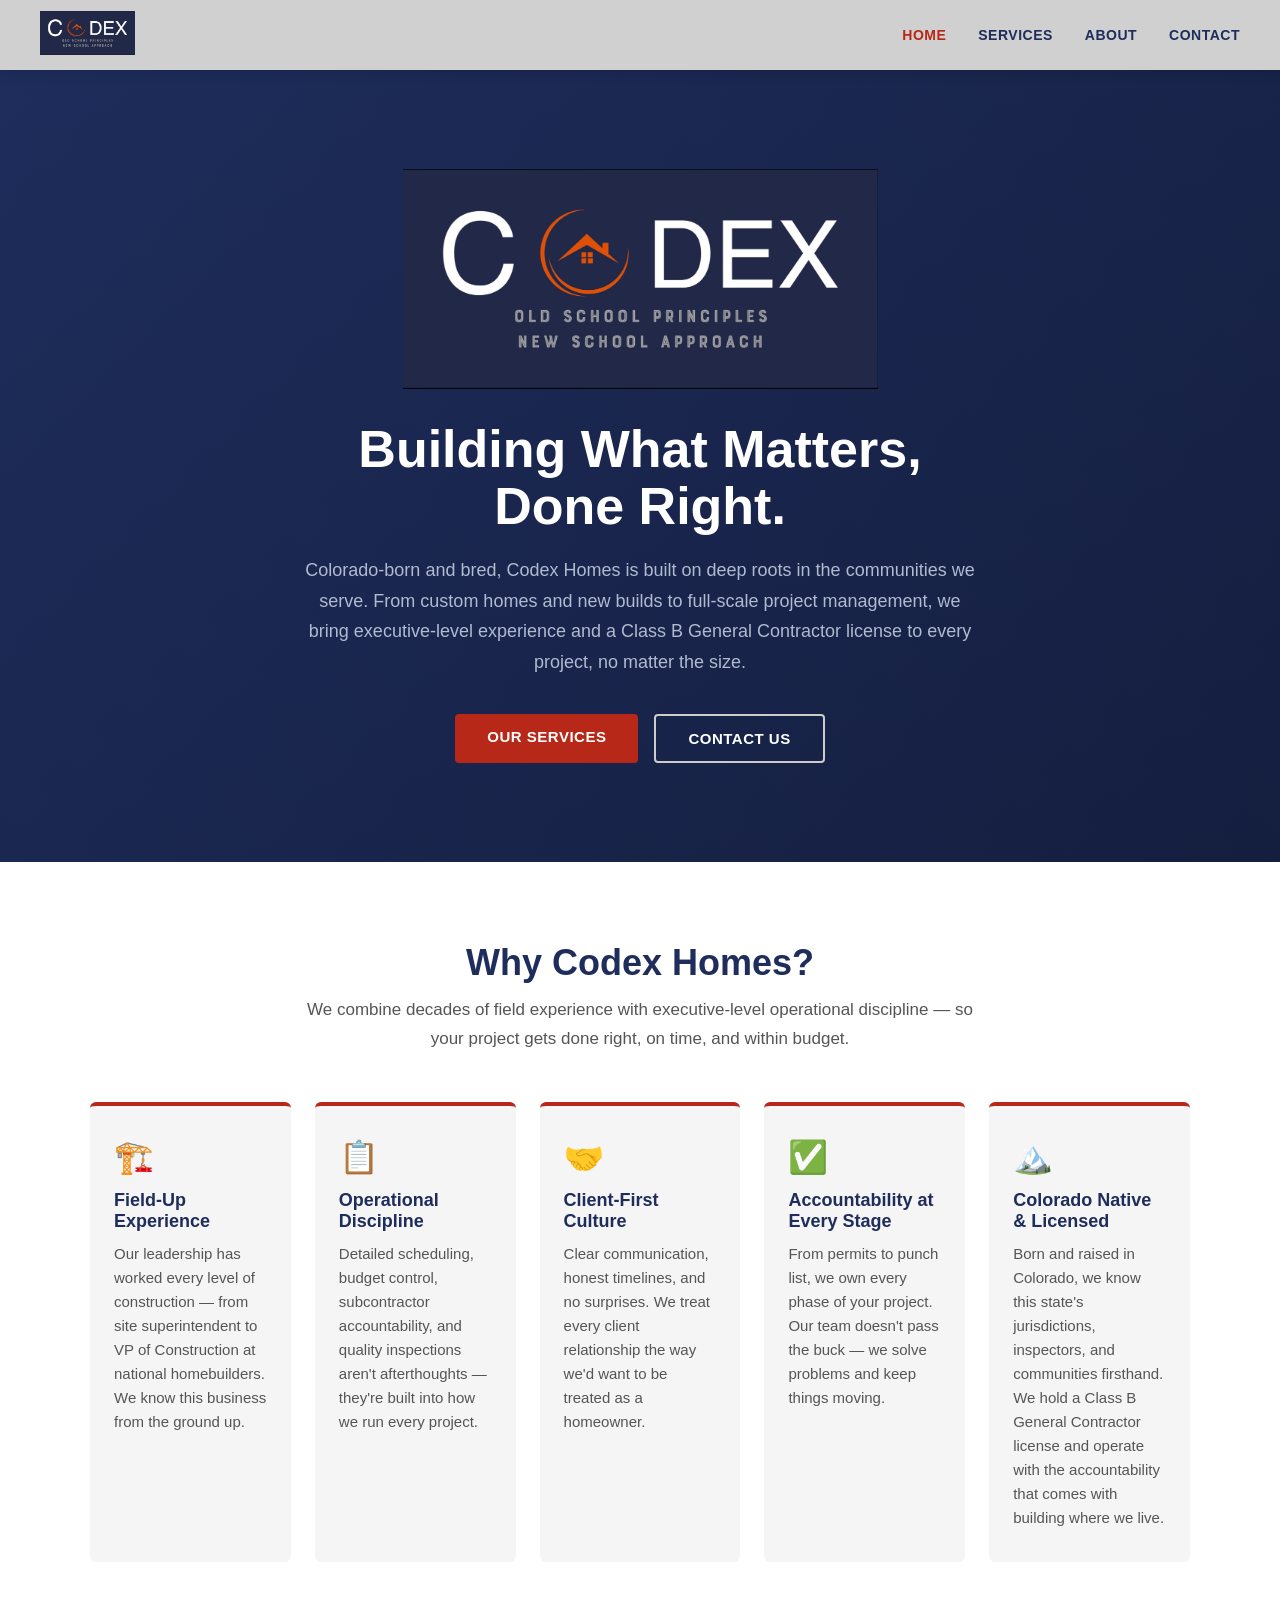
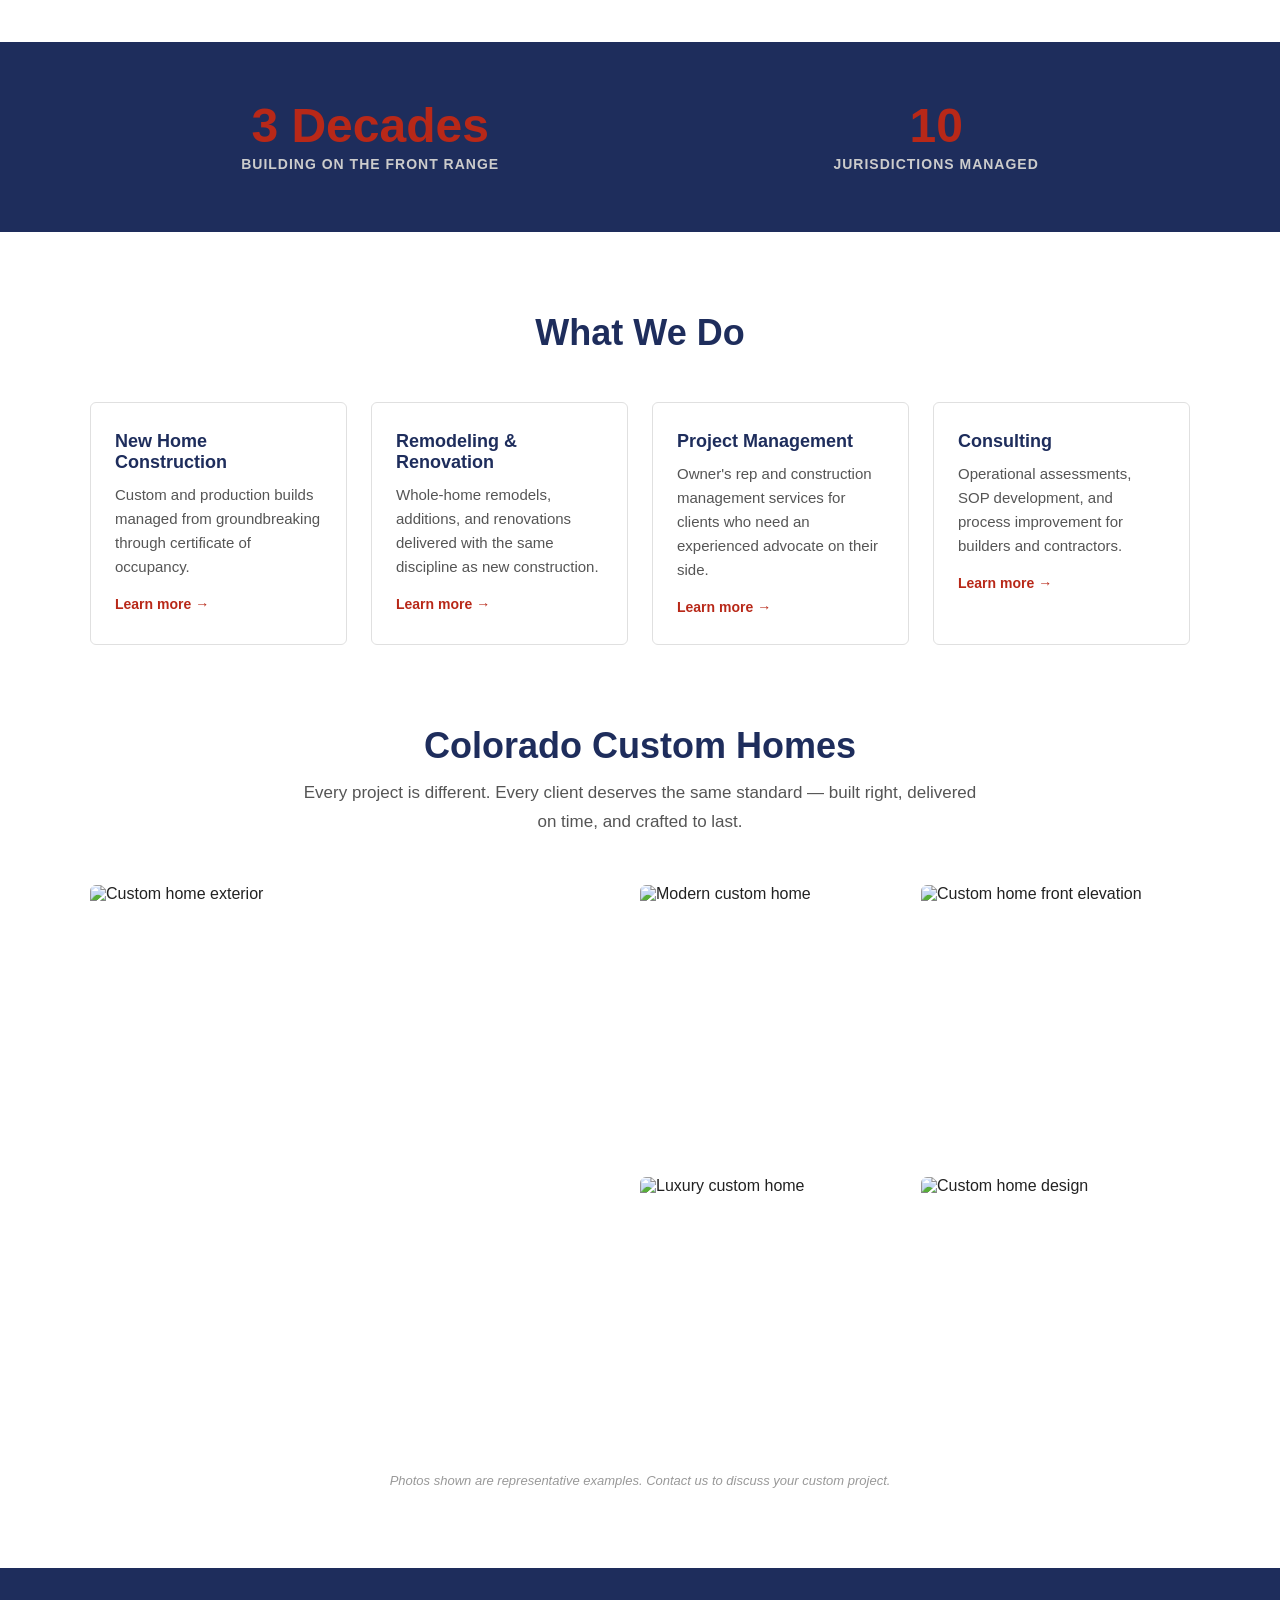
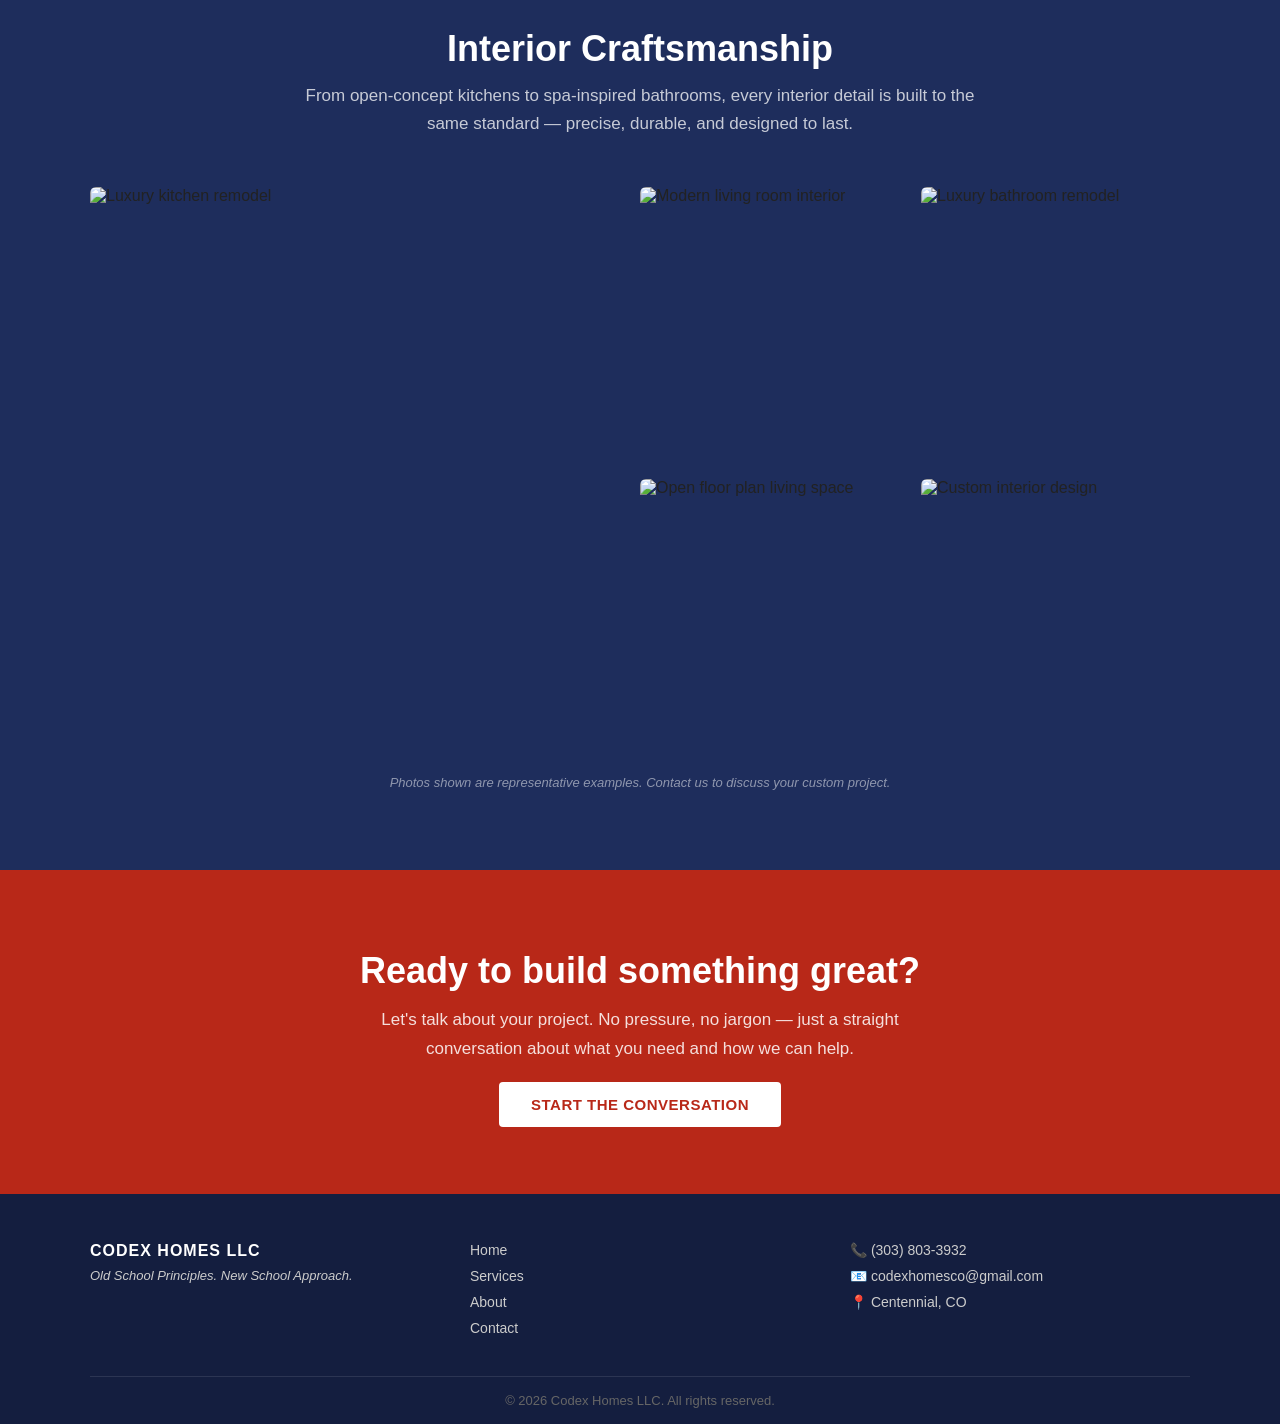
==== commit 6b6d274d: "Add interior photos section to homepage" ====
--- a/index.html
+++ b/index.html
@@ -3,7 +3,34 @@
 <head>
 <meta charset="UTF-8"/>
 <meta name="viewport" content="width=device-width, initial-scale=1.0"/>
-<title>Codex Homes LLC | Old School Principles. New School Approach.</title>
+<title>Codex Homes LLC | Custom Home Builder & General Contractor | Greenwood Village, CO</title>
+<meta name="description" content="Codex Homes LLC is a Class B licensed general contractor serving Greenwood Village, Centennial, and the greater Denver metro area. Custom home builds, remodeling, project management, and construction consulting."/>
+<meta name="keywords" content="custom home builder Greenwood Village, general contractor Centennial CO, Denver home builder, new home construction Colorado, remodeling contractor Denver, Class B contractor Colorado"/>
+<meta property="og:title" content="Codex Homes LLC | Custom Home Builder in Greenwood Village, CO"/>
+<meta property="og:description" content="Colorado-born general contractor with 30+ years of experience. Custom homes, remodeling, project management, and consulting across the Denver metro area."/>
+<meta property="og:url" content="https://codexhomesco.com"/>
+<meta property="og:type" content="website"/>
+<link rel="canonical" href="https://codexhomesco.com"/>
+<script type="application/ld+json">
+{
+  "@context": "https://schema.org",
+  "@type": "LocalBusiness",
+  "name": "Codex Homes LLC",
+  "description": "Class B licensed general contractor specializing in custom home builds, remodeling, project management, and construction consulting in Greenwood Village and the greater Denver metro area.",
+  "url": "https://codexhomesco.com",
+  "telephone": "(303) 803-3932",
+  "email": "codexhomesco@gmail.com",
+  "address": {
+    "@type": "PostalAddress",
+    "addressLocality": "Centennial",
+    "addressRegion": "CO",
+    "addressCountry": "US"
+  },
+  "areaServed": ["Greenwood Village", "Centennial", "Denver", "Parker", "Aurora", "Lone Tree", "Englewood"],
+  "serviceType": ["Custom Home Construction", "Remodeling", "Renovation", "Project Management", "Construction Consulting"],
+  "hasCredential": "Class B General Contractor License - State of Colorado"
+}
+</script>
 <link rel="stylesheet" href="style.css"/>
 </head>
 <body>
@@ -144,6 +171,33 @@
   </div>
 </section>
 
+
+<!-- INTERIOR GALLERY -->
+<section class="section-dark" style="padding-bottom:80px;">
+<div class="container">
+<h2 class="section-title" style="color:#fff;">Interior Craftsmanship</h2>
+<p class="section-sub" style="color:rgba(255,255,255,0.75);">From open-concept kitchens to spa-inspired bathrooms, every interior detail is built to the same standard — precise, durable, and designed to last.</p>
+<div class="photo-grid">
+<div class="photo-tile photo-large">
+<img src="https://images.unsplash.com/photo-1556909114-f6e7ad7d3136?w=900&q=80" alt="Luxury kitchen remodel"/>
+</div>
+<div class="photo-tile">
+<img src="https://images.unsplash.com/photo-1600210492486-724fe5c67fb0?w=600&q=80" alt="Modern living room interior"/>
+</div>
+<div class="photo-tile">
+<img src="https://images.unsplash.com/photo-1552321554-5fefe8c9ef14?w=600&q=80" alt="Luxury bathroom remodel"/>
+</div>
+<div class="photo-tile">
+<img src="https://images.unsplash.com/photo-1600607687939-ce8a6c25118c?w=600&q=80" alt="Open floor plan living space"/>
+</div>
+<div class="photo-tile">
+<img src="https://images.unsplash.com/photo-1586023492125-27b2c045efd7?w=600&q=80" alt="Custom interior design"/>
+</div>
+</div>
+<p class="gallery-note" style="color:rgba(255,255,255,0.5);">Photos shown are representative examples. Contact us to discuss your custom project.</p>
+</div>
+</section>
+
 <!-- CTA -->
 <section class="section-cta">
   <div class="container cta-inner">
--- a/style.css
+++ b/style.css
@@ -5,8 +5,8 @@
 :root {
   --navy: #1E2D5C;
   --navy-dark: #141E3F;
-  --orange: #C85820;
-  --orange-light: #E06830;
+  --orange: #B82818;
+  --orange-light: #CC3828;
   --white: #FFFFFF;
   --gray-light: #F5F5F5;
   --gray-mid: #CCCCCC;
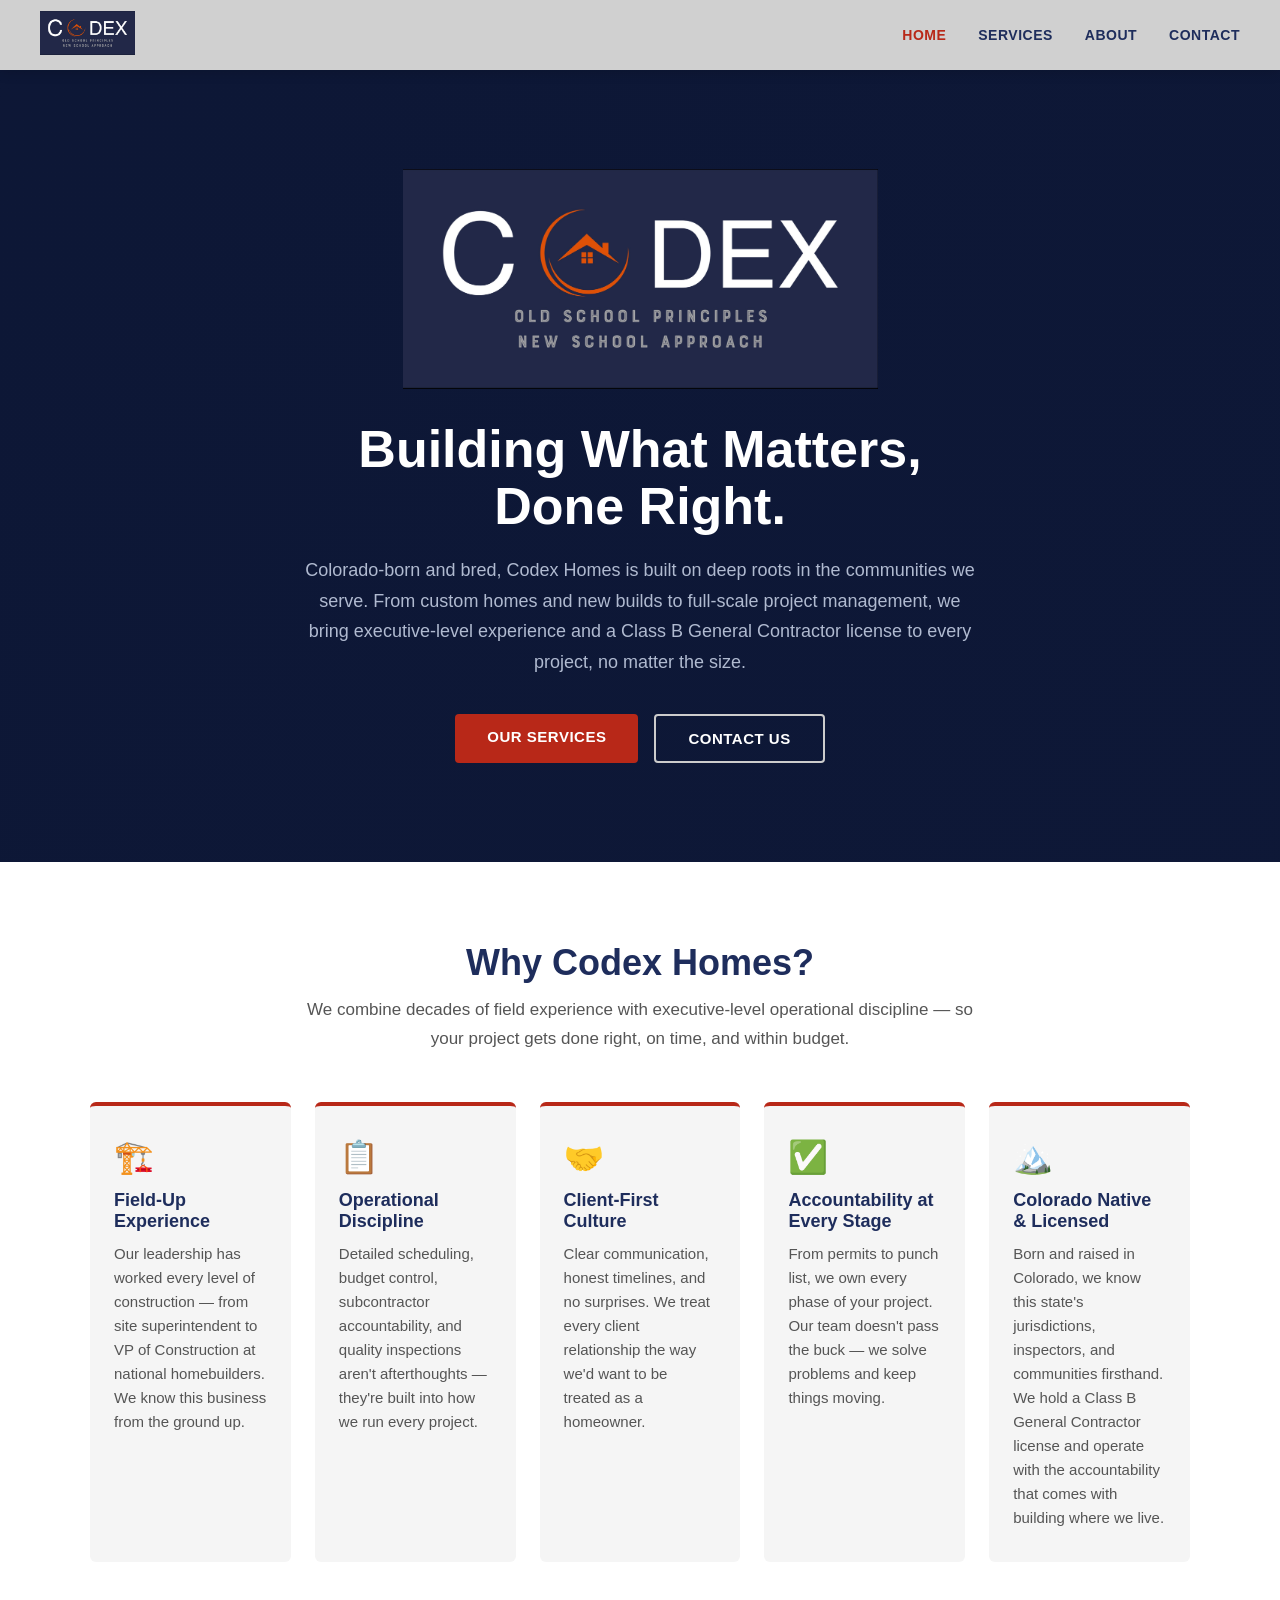
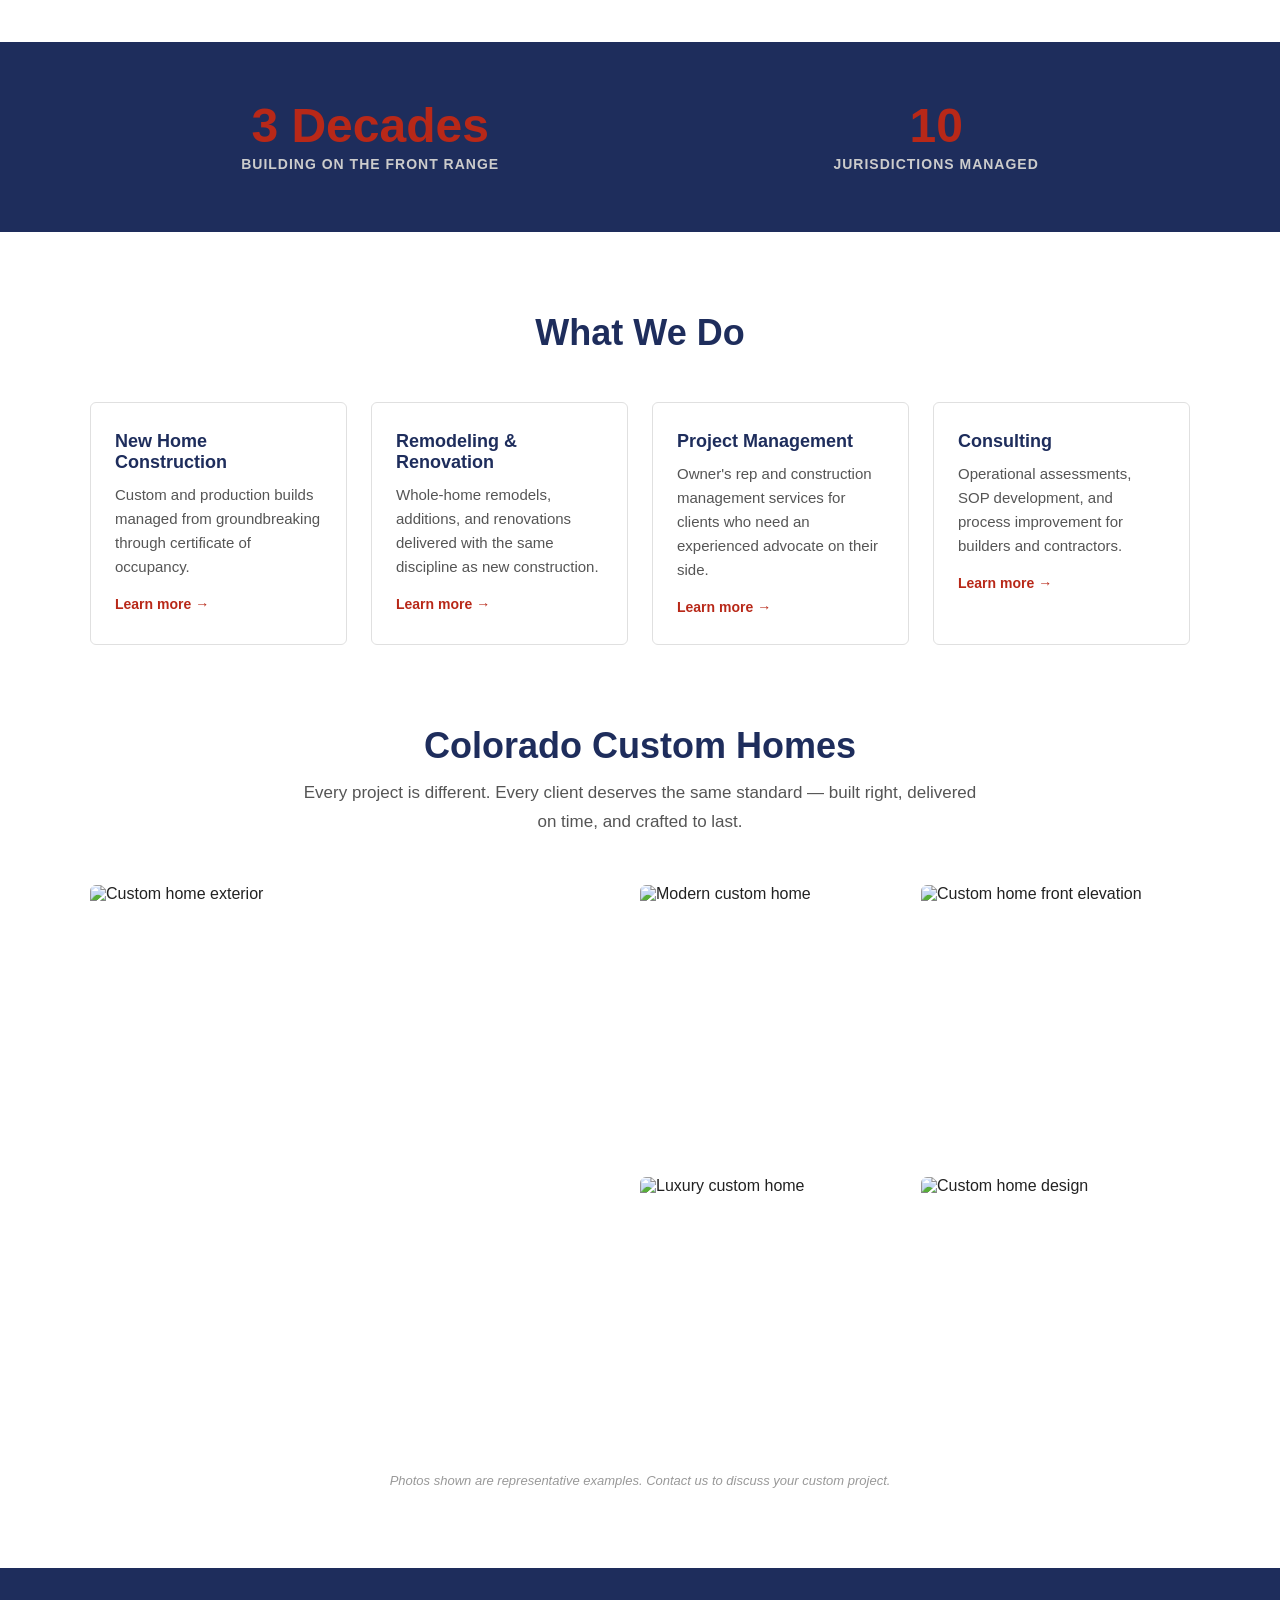
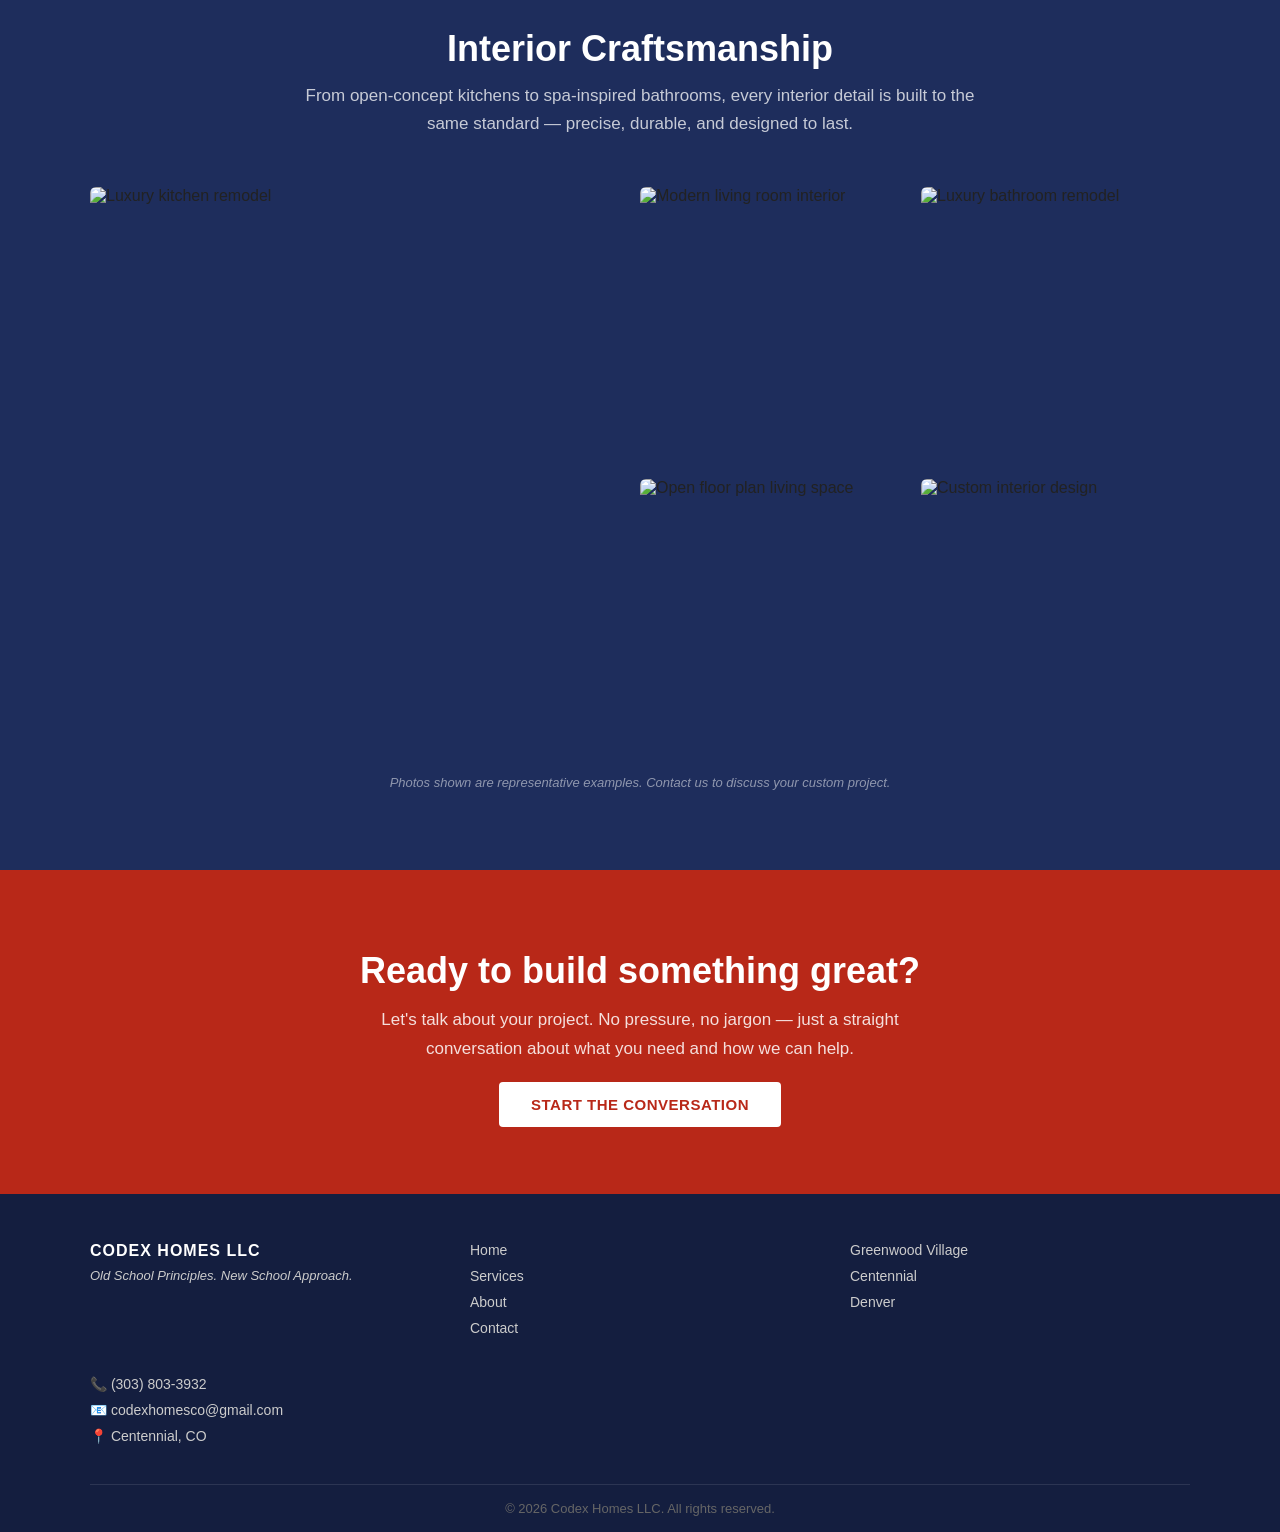
==== commit 87534b65: "Update index.html" ====
--- a/index.html
+++ b/index.html
@@ -13,22 +13,22 @@
 <link rel="canonical" href="https://codexhomesco.com"/>
 <script type="application/ld+json">
 {
-  "@context": "https://schema.org",
-  "@type": "LocalBusiness",
-  "name": "Codex Homes LLC",
-  "description": "Class B licensed general contractor specializing in custom home builds, remodeling, project management, and construction consulting in Greenwood Village and the greater Denver metro area.",
-  "url": "https://codexhomesco.com",
-  "telephone": "(303) 803-3932",
-  "email": "codexhomesco@gmail.com",
-  "address": {
-    "@type": "PostalAddress",
-    "addressLocality": "Centennial",
-    "addressRegion": "CO",
-    "addressCountry": "US"
-  },
-  "areaServed": ["Greenwood Village", "Centennial", "Denver", "Parker", "Aurora", "Lone Tree", "Englewood"],
-  "serviceType": ["Custom Home Construction", "Remodeling", "Renovation", "Project Management", "Construction Consulting"],
-  "hasCredential": "Class B General Contractor License - State of Colorado"
+"@context": "https://schema.org",
+"@type": "LocalBusiness",
+"name": "Codex Homes LLC",
+"description": "Class B licensed general contractor specializing in custom home builds, remodeling, project management, and construction consulting in Greenwood Village and the greater Denver metro area.",
+"url": "https://codexhomesco.com",
+"telephone": "(303) 803-3932",
+"email": "codexhomesco@gmail.com",
+"address": {
+"@type": "PostalAddress",
+"addressLocality": "Centennial",
+"addressRegion": "CO",
+"addressCountry": "US"
+},
+"areaServed": ["Greenwood Village", "Centennial", "Denver", "Parker", "Aurora", "Lone Tree", "Englewood"],
+"serviceType": ["Custom Home Construction", "Remodeling", "Renovation", "Project Management", "Construction Consulting"],
+"hasCredential": "Class B General Contractor License - State of Colorado"
 }
 </script>
 <link rel="stylesheet" href="style.css"/>
@@ -37,140 +37,139 @@
 
 <!-- NAV -->
 <nav>
-  <a href="index.html" class="nav-logo">
-    <img src="logo.png" alt="Codex Homes LLC" style="height:44px; width:auto;"/>
-  </a>
-  <ul class="nav-links">
-    <li><a href="index.html" class="active">Home</a></li>
-    <li><a href="services.html">Services</a></li>
-    <li><a href="about.html">About</a></li>
-    <li><a href="contact.html">Contact</a></li>
-  </ul>
+<a href="index.html" class="nav-logo">
+<img src="logo.png" alt="Codex Homes LLC" style="height:44px; width:auto;"/>
+</a>
+<ul class="nav-links">
+<li><a href="index.html" class="active">Home</a></li>
+<li><a href="services.html">Services</a></li>
+<li><a href="about.html">About</a></li>
+<li><a href="contact.html">Contact</a></li>
+</ul>
 </nav>
 
 <!-- HERO -->
 <section class="hero">
-  <div class="hero-overlay"></div>
-  <div class="hero-content">
-    <div class="hero-logo">
-      <img src="logo.png" alt="Codex Homes LLC" style="width:475px; max-width:90vw;"/>
-    </div>
-    <h1>Building What Matters,<br/>Done Right.</h1>
-    <p class="hero-sub">Colorado-born and bred, Codex Homes is built on deep roots in the communities we serve. From custom homes and new builds to full-scale project management, we bring executive-level experience and a Class B General Contractor license to every project, no matter the size.</p>
-    <div class="hero-btns">
-      <a href="services.html" class="btn-primary">Our Services</a>
-      <a href="contact.html" class="btn-outline">Contact Us</a>
-    </div>
-  </div>
+<div class="hero-overlay"></div>
+<div class="hero-content">
+<div class="hero-logo">
+<img src="logo.png" alt="Codex Homes LLC" style="width:475px; max-width:90vw;"/>
+</div>
+<h1>Building What Matters,<br/>Done Right.</h1>
+<p class="hero-sub">Colorado-born and bred, Codex Homes is built on deep roots in the communities we serve. From custom homes and new builds to full-scale project management, we bring executive-level experience and a Class B General Contractor license to every project, no matter the size.</p>
+<div class="hero-btns">
+<a href="services.html" class="btn-primary">Our Services</a>
+<a href="contact.html" class="btn-outline">Contact Us</a>
+</div>
+</div>
 </section>
 
 <!-- WHY CODEX -->
 <section class="section-light">
-  <div class="container">
-    <h2 class="section-title">Why Codex Homes?</h2>
-    <p class="section-sub">We combine decades of field experience with executive-level operational discipline — so your project gets done right, on time, and within budget.</p>
-    <div class="cards">
-      <div class="card">
-        <div class="card-icon">🏗️</div>
-        <h3>Field-Up Experience</h3>
-        <p>Our leadership has worked every level of construction — from site superintendent to VP of Construction at national homebuilders. We know this business from the ground up.</p>
-      </div>
-      <div class="card">
-        <div class="card-icon">📋</div>
-        <h3>Operational Discipline</h3>
-        <p>Detailed scheduling, budget control, subcontractor accountability, and quality inspections aren't afterthoughts — they're built into how we run every project.</p>
-      </div>
-      <div class="card">
-        <div class="card-icon">🤝</div>
-        <h3>Client-First Culture</h3>
-        <p>Clear communication, honest timelines, and no surprises. We treat every client relationship the way we'd want to be treated as a homeowner.</p>
-      </div>
-      <div class="card">
-        <div class="card-icon">✅</div>
-        <h3>Accountability at Every Stage</h3>
-        <p>From permits to punch list, we own every phase of your project. Our team doesn't pass the buck — we solve problems and keep things moving.</p>
-      </div>
-      <div class="card">
-        <div class="card-icon">🏔️</div>
-        <h3>Colorado Native & Licensed</h3>
-        <p>Born and raised in Colorado, we know this state's jurisdictions, inspectors, and communities firsthand. We hold a Class B General Contractor license and operate with the accountability that comes with building where we live.</p>
-      </div>
-    </div>
-  </div>
+<div class="container">
+<h2 class="section-title">Why Codex Homes?</h2>
+<p class="section-sub">We combine decades of field experience with executive-level operational discipline — so your project gets done right, on time, and within budget.</p>
+<div class="cards">
+<div class="card">
+<div class="card-icon">🏗️</div>
+<h3>Field-Up Experience</h3>
+<p>Our leadership has worked every level of construction — from site superintendent to VP of Construction at national homebuilders. We know this business from the ground up.</p>
+</div>
+<div class="card">
+<div class="card-icon">📋</div>
+<h3>Operational Discipline</h3>
+<p>Detailed scheduling, budget control, subcontractor accountability, and quality inspections aren't afterthoughts — they're built into how we run every project.</p>
+</div>
+<div class="card">
+<div class="card-icon">🤝</div>
+<h3>Client-First Culture</h3>
+<p>Clear communication, honest timelines, and no surprises. We treat every client relationship the way we'd want to be treated as a homeowner.</p>
+</div>
+<div class="card">
+<div class="card-icon">✅</div>
+<h3>Accountability at Every Stage</h3>
+<p>From permits to punch list, we own every phase of your project. Our team doesn't pass the buck — we solve problems and keep things moving.</p>
+</div>
+<div class="card">
+<div class="card-icon">🏔️</div>
+<h3>Colorado Native & Licensed</h3>
+<p>Born and raised in Colorado, we know this state's jurisdictions, inspectors, and communities firsthand. We hold a Class B General Contractor license and operate with the accountability that comes with building where we live.</p>
+</div>
+</div>
+</div>
 </section>
 
 <!-- STATS -->
 <section class="section-dark">
-  <div class="container">
-    <div class="stats">
-      <div class="stat">
-        <span class="stat-num">3 Decades</span>
-        <span class="stat-label">Building on the Front Range</span>
-      </div>
-      <div class="stat">
-        <span class="stat-num">10</span>
-        <span class="stat-label">Jurisdictions Managed</span>
-      </div>
-
-    </div>
-  </div>
+<div class="container">
+<div class="stats">
+<div class="stat">
+<span class="stat-num">3 Decades</span>
+<span class="stat-label">Building on the Front Range</span>
+</div>
+<div class="stat">
+<span class="stat-num">10</span>
+<span class="stat-label">Jurisdictions Managed</span>
+</div>
+
+</div>
+</div>
 </section>
 
 <!-- SERVICES PREVIEW -->
 <section class="section-light">
-  <div class="container">
-    <h2 class="section-title">What We Do</h2>
-    <div class="services-grid">
-      <div class="service-card">
-        <h3>New Home Construction</h3>
-        <p>Custom and production builds managed from groundbreaking through certificate of occupancy.</p>
-        <a href="services.html" class="link-arrow">Learn more →</a>
-      </div>
-      <div class="service-card">
-        <h3>Remodeling & Renovation</h3>
-        <p>Whole-home remodels, additions, and renovations delivered with the same discipline as new construction.</p>
-        <a href="services.html" class="link-arrow">Learn more →</a>
-      </div>
-      <div class="service-card">
-        <h3>Project Management</h3>
-        <p>Owner's rep and construction management services for clients who need an experienced advocate on their side.</p>
-        <a href="services.html" class="link-arrow">Learn more →</a>
-      </div>
-      <div class="service-card">
-        <h3>Consulting</h3>
-        <p>Operational assessments, SOP development, and process improvement for builders and contractors.</p>
-        <a href="services.html" class="link-arrow">Learn more →</a>
-      </div>
-    </div>
-  </div>
+<div class="container">
+<h2 class="section-title">What We Do</h2>
+<div class="services-grid">
+<div class="service-card">
+<h3>New Home Construction</h3>
+<p>Custom and production builds managed from groundbreaking through certificate of occupancy.</p>
+<a href="services.html" class="link-arrow">Learn more →</a>
+</div>
+<div class="service-card">
+<h3>Remodeling & Renovation</h3>
+<p>Whole-home remodels, additions, and renovations delivered with the same discipline as new construction.</p>
+<a href="services.html" class="link-arrow">Learn more →</a>
+</div>
+<div class="service-card">
+<h3>Project Management</h3>
+<p>Owner's rep and construction management services for clients who need an experienced advocate on their side.</p>
+<a href="services.html" class="link-arrow">Learn more →</a>
+</div>
+<div class="service-card">
+<h3>Consulting</h3>
+<p>Operational assessments, SOP development, and process improvement for builders and contractors.</p>
+<a href="services.html" class="link-arrow">Learn more →</a>
+</div>
+</div>
+</div>
 </section>
 
 <!-- PHOTO GALLERY -->
 <section class="section-light" style="padding-top:0; padding-bottom:80px;">
-  <div class="container">
-    <h2 class="section-title">Colorado Custom Homes</h2>
-    <p class="section-sub">Every project is different. Every client deserves the same standard — built right, delivered on time, and crafted to last.</p>
-    <div class="photo-grid">
-      <div class="photo-tile photo-large">
-        <img src="https://images.unsplash.com/photo-1600596542815-ffad4c1539a9?w=900&q=80" alt="Custom home exterior"/>
-      </div>
-      <div class="photo-tile">
-        <img src="https://images.unsplash.com/photo-1583608205776-bfd35f0d9f83?w=600&q=80" alt="Modern custom home"/>
-      </div>
-      <div class="photo-tile">
-        <img src="https://images.unsplash.com/photo-1570129477492-45c003edd2be?w=600&q=80" alt="Custom home front elevation"/>
-      </div>
-      <div class="photo-tile">
-        <img src="https://images.unsplash.com/photo-1600585154340-be6161a56a0c?w=600&q=80" alt="Luxury custom home"/>
-      </div>
-      <div class="photo-tile">
-        <img src="https://images.unsplash.com/photo-1512917774080-9991f1c4c750?w=600&q=80" alt="Custom home design"/>
-      </div>
-    </div>
-    <p class="gallery-note">Photos shown are representative examples. Contact us to discuss your custom project.</p>
-  </div>
-</section>
-
+<div class="container">
+<h2 class="section-title">Colorado Custom Homes</h2>
+<p class="section-sub">Every project is different. Every client deserves the same standard — built right, delivered on time, and crafted to last.</p>
+<div class="photo-grid">
+<div class="photo-tile photo-large">
+<img src="https://images.unsplash.com/photo-1600596542815-ffad4c1539a9?w=900&q=80" alt="Custom home exterior"/>
+</div>
+<div class="photo-tile">
+<img src="https://images.unsplash.com/photo-1583608205776-bfd35f0d9f83?w=600&q=80" alt="Modern custom home"/>
+</div>
+<div class="photo-tile">
+<img src="https://images.unsplash.com/photo-1570129477492-45c003edd2be?w=600&q=80" alt="Custom home front elevation"/>
+</div>
+<div class="photo-tile">
+<img src="https://images.unsplash.com/photo-1600585154340-be6161a56a0c?w=600&q=80" alt="Luxury custom home"/>
+</div>
+<div class="photo-tile">
+<img src="https://images.unsplash.com/photo-1512917774080-9991f1c4c750?w=600&q=80" alt="Custom home design"/>
+</div>
+</div>
+<p class="gallery-note">Photos shown are representative examples. Contact us to discuss your custom project.</p>
+</div>
+</section>
 
 <!-- INTERIOR GALLERY -->
 <section class="section-dark" style="padding-bottom:80px;">
@@ -200,33 +199,38 @@
 
 <!-- CTA -->
 <section class="section-cta">
-  <div class="container cta-inner">
-    <h2>Ready to build something great?</h2>
-    <p>Let's talk about your project. No pressure, no jargon — just a straight conversation about what you need and how we can help.</p>
-    <a href="contact.html" class="btn-primary">Start the Conversation</a>
-  </div>
+<div class="container cta-inner">
+<h2>Ready to build something great?</h2>
+<p>Let's talk about your project. No pressure, no jargon — just a straight conversation about what you need and how we can help.</p>
+<a href="contact.html" class="btn-primary">Start the Conversation</a>
+</div>
 </section>
 
 <!-- FOOTER -->
 <footer>
-  <div class="container footer-inner">
-    <div class="footer-brand">
-      <strong>CODEX HOMES LLC</strong>
-      <span>Old School Principles. New School Approach.</span>
-    </div>
-    <div class="footer-links">
-      <a href="index.html">Home</a>
-      <a href="services.html">Services</a>
-      <a href="about.html">About</a>
-      <a href="contact.html">Contact</a>
-    </div>
-    <div class="footer-contact">
-      <span>📞 (303) 803-3932</span>
-      <span>📧 codexhomesco@gmail.com</span>
-      <span>📍 Centennial, CO</span>
-    </div>
-  </div>
-  <div class="footer-copy">© 2026 Codex Homes LLC. All rights reserved.</div>
+<div class="container footer-inner">
+<div class="footer-brand">
+<strong>CODEX HOMES LLC</strong>
+<span>Old School Principles. New School Approach.</span>
+</div>
+<div class="footer-links">
+<a href="index.html">Home</a>
+<a href="services.html">Services</a>
+<a href="about.html">About</a>
+<a href="contact.html">Contact</a>
+</div>
+<div class="footer-links">
+<a href="greenwood-village.html">Greenwood Village</a>
+<a href="centennial.html">Centennial</a>
+<a href="denver.html">Denver</a>
+</div>
+<div class="footer-contact">
+<span>📞 (303) 803-3932</span>
+<span>📧 codexhomesco@gmail.com</span>
+<span>📍 Centennial, CO</span>
+</div>
+</div>
+<div class="footer-copy">© 2026 Codex Homes LLC. All rights reserved.</div>
 </footer>
 
 </body>
--- a/style.css
+++ b/style.css
@@ -76,15 +76,10 @@
 /* ---- HERO ---- */
 .hero {
   background: var(--navy-dark);
-  background-image:
-    linear-gradient(135deg, rgba(30,45,92,0.97) 0%, rgba(20,30,63,0.92) 100%),
-    repeating-linear-gradient(
-      45deg,
-      transparent,
-      transparent 40px,
-      rgba(200,88,32,0.04) 40px,
-      rgba(200,88,32,0.04) 80px
-    );
+  background-image: url('https://images.unsplash.com/photo-1600596542815-ffad4c1539a9?w=1920&q=80');
+  background-size: cover;
+  background-position: center;
+  position: relative;
   min-height: 88vh;
   display: flex;
   align-items: center;
@@ -94,6 +89,13 @@
   position: relative;
 }
 
+
+.hero-overlay {
+  position: absolute;
+  inset: 0;
+  background: linear-gradient(135deg, rgba(10,20,50,0.70) 0%, rgba(10,20,50,0.62) 100%);
+  z-index: 0;
+}
 .hero-content {
   max-width: 820px;
   z-index: 1;
